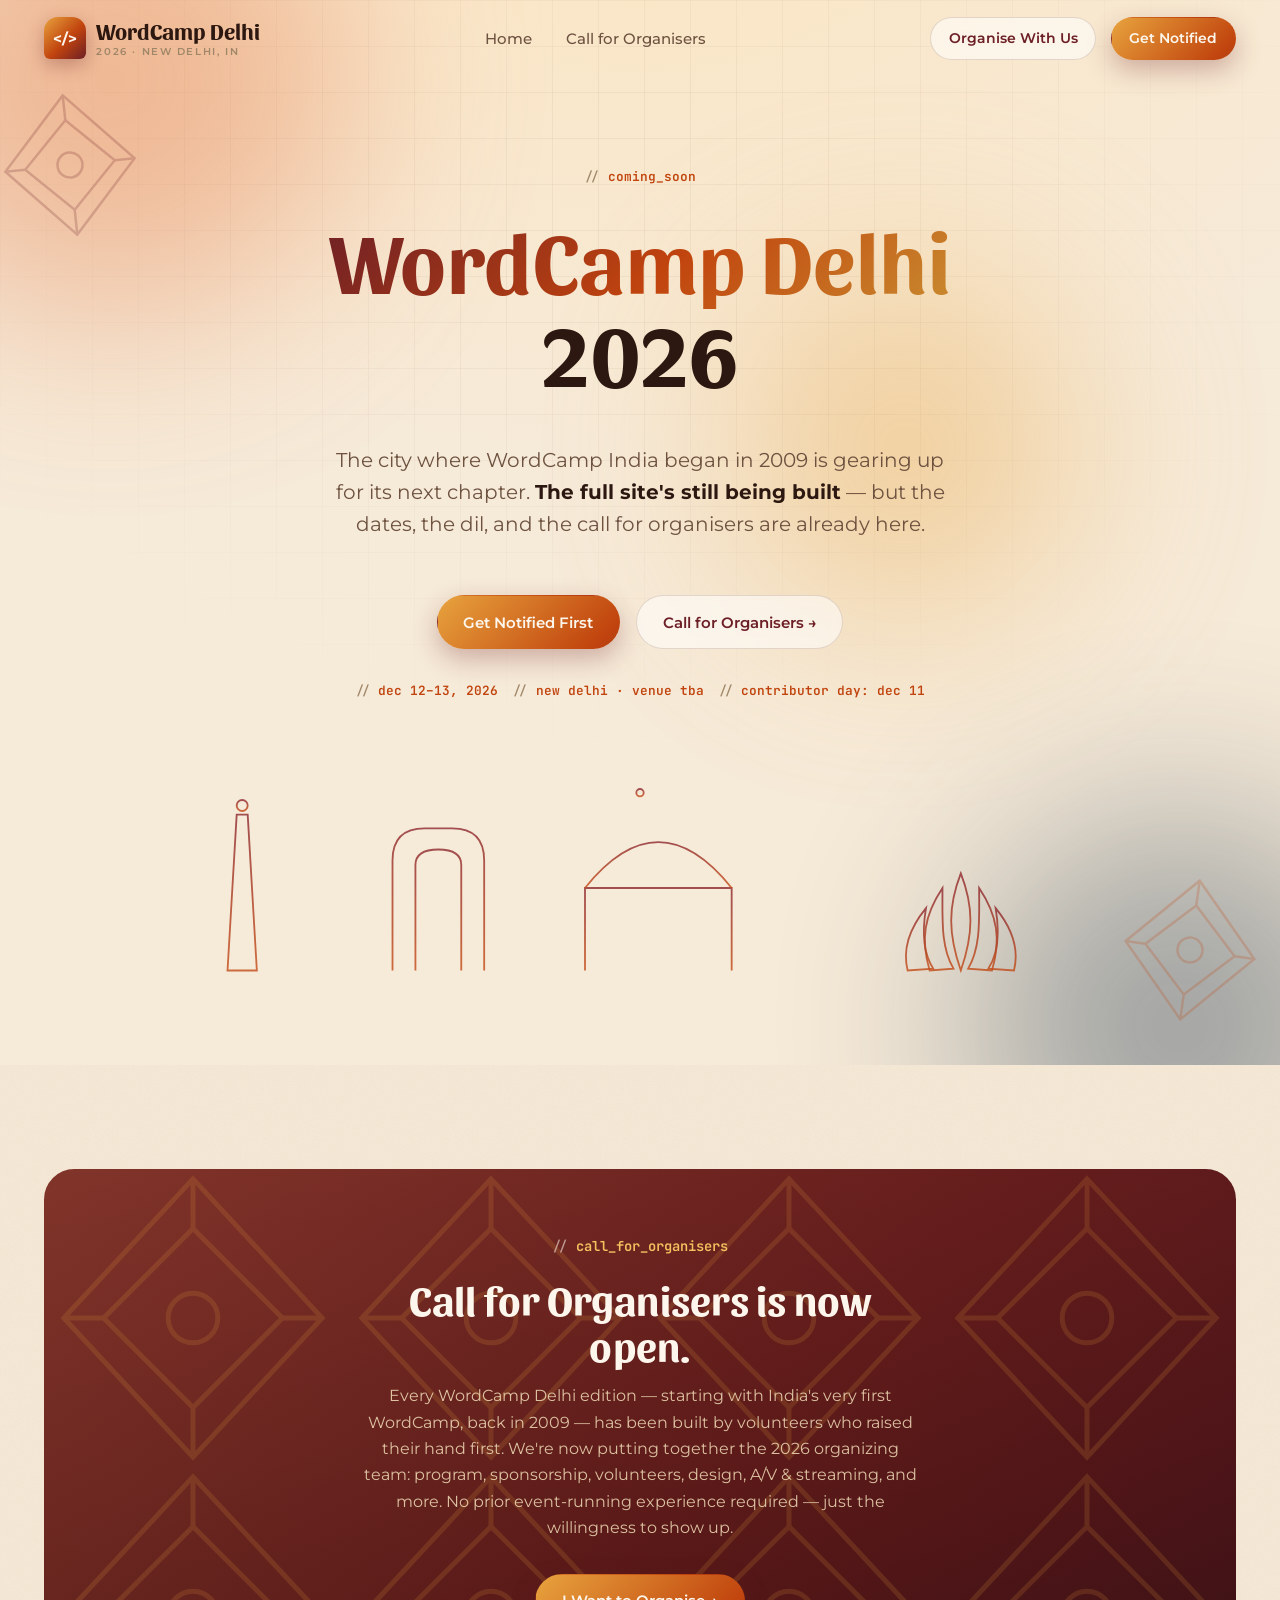
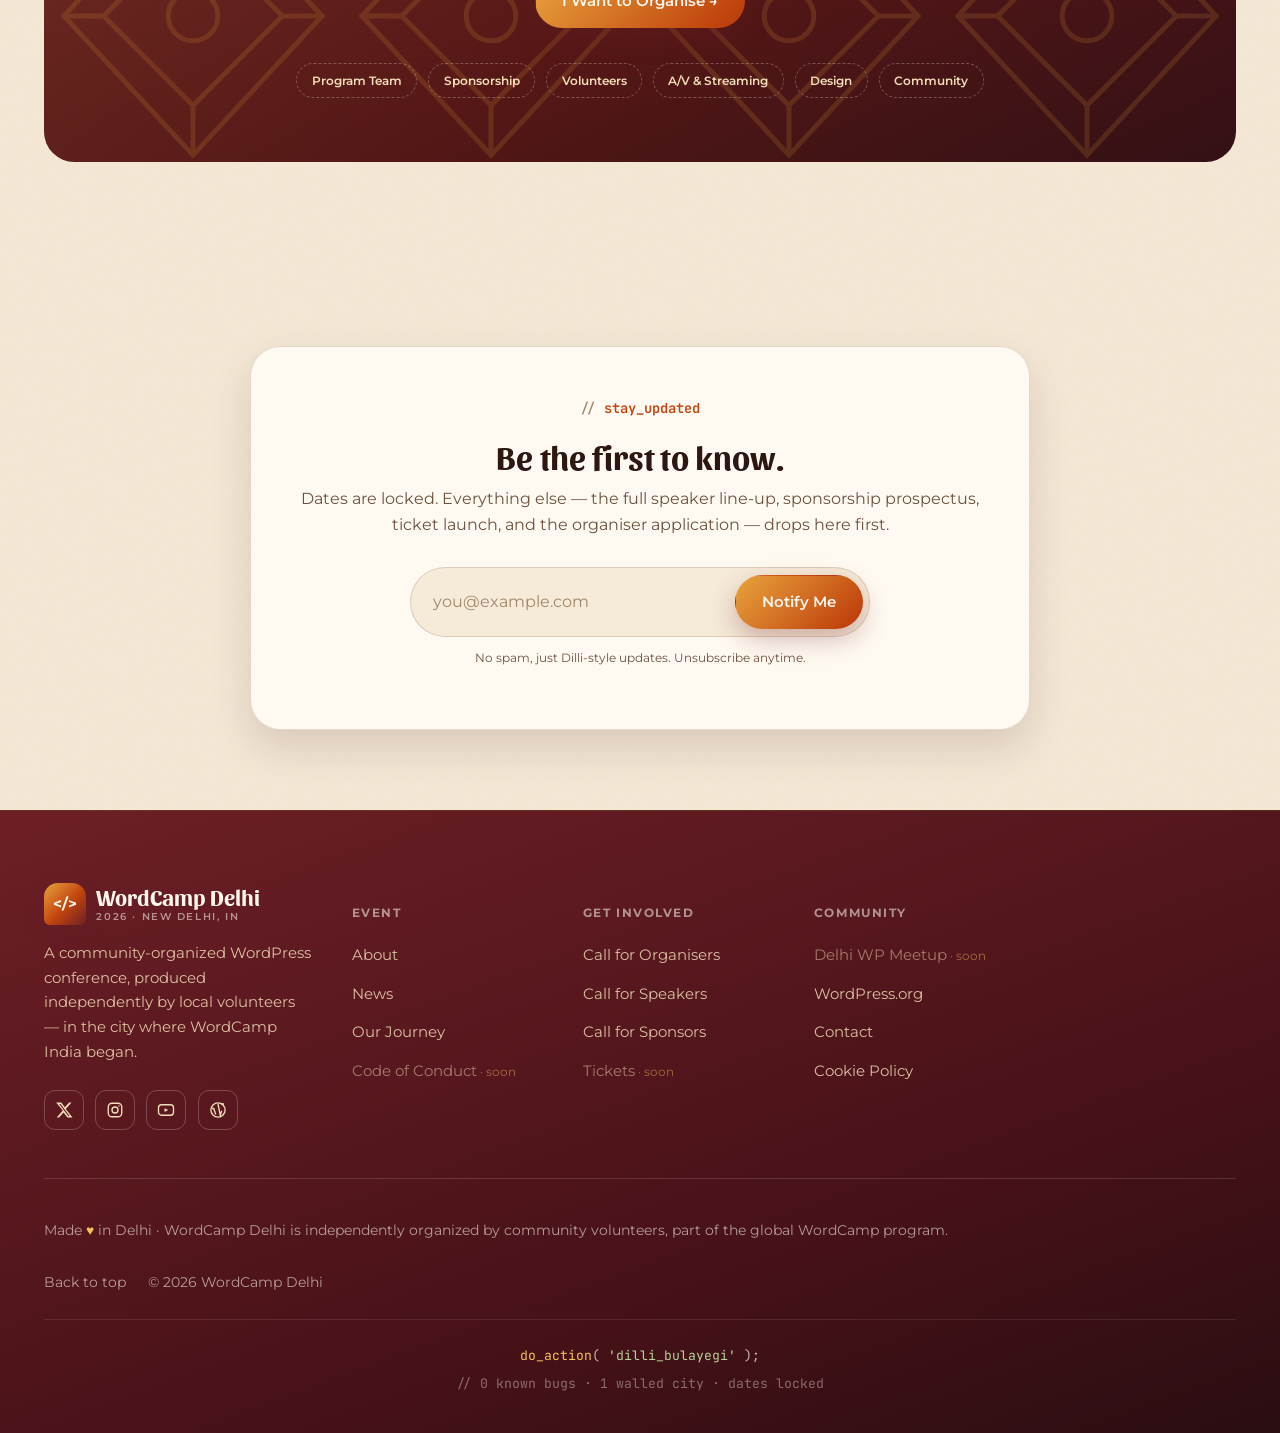
==== coming-soon.html @ 0820c9f8 "Add a Coming Soon holding page in the Old Delhi haveli theme New standalone page (coming-soon.html)," ====
<!doctype html>
<html lang="en">
<head>
<meta charset="UTF-8" />
<meta name="viewport" content="width=device-width, initial-scale=1.0" />
<title>Coming Soon — WordCamp Delhi 2026</title>
<meta name="description" content="WordCamp Delhi 2026 is coming — a community-organized WordPress conference in the city where WordCamp India began. Stay updated, and join the call for organisers." />
<meta name="theme-color" content="#f6ead8" />

<link rel="icon" href="data:image/svg+xml,%3Csvg xmlns='http://www.w3.org/2000/svg' viewBox='0 0 64 64'%3E%3Cdefs%3E%3ClinearGradient id='g' x1='0' y1='0' x2='1' y2='1'%3E%3Cstop offset='0' stop-color='%23e8a33d'/%3E%3Cstop offset='.55' stop-color='%23c1440e'/%3E%3Cstop offset='1' stop-color='%236d1f26'/%3E%3C/linearGradient%3E%3C/defs%3E%3Crect width='64' height='64' rx='16' fill='%23451117'/%3E%3Ctext x='32' y='42' font-family='Georgia,serif' font-size='30' font-weight='700' text-anchor='middle' fill='url(%23g)'%3E%3C/%3E%3C/text%3E%3C/svg%3E" />

<link rel="preconnect" href="https://fonts.googleapis.com" />
<link rel="preconnect" href="https://fonts.gstatic.com" crossorigin />
<link href="https://fonts.googleapis.com/css2?family=Sansita:ital,wght@0,400;0,700;0,800;0,900;1,700&family=Montserrat:wght@300;400;500;600;700;800&family=JetBrains+Mono:wght@400;500;600;700&display=swap" rel="stylesheet" />

<link rel="stylesheet" href="assets/css/style.css" />
</head>
<body>

<!-- ================= Reusable SVG symbols (jali lattice motif) ================= -->
<svg width="0" height="0" style="position:absolute" aria-hidden="true">
  <defs>
    <symbol id="jali-motif" viewBox="0 0 120 120">
      <g fill="none" stroke="currentColor" stroke-width="2">
        <path d="M60 4 L112 60 L60 116 L8 60 Z" />
        <path d="M60 24 L96 60 L60 96 L24 60 Z" />
        <circle cx="60" cy="60" r="10" />
        <path d="M60 4 V24 M60 96 V116 M8 60 H24 M96 60 H112" />
      </g>
    </symbol>
  </defs>
</svg>

<!-- =============================== HEADER =============================== -->
<header class="site-header" id="siteHeader">
  <div class="container">
    <a href="#home" class="brand">
      <span class="mark">&lt;/&gt;</span>
      <span class="word">WordCamp Delhi<small>2026 · NEW DELHI, IN</small></span>
    </a>

    <nav class="main-nav" aria-label="Primary">
      <a href="index.html">Home</a>
      <a href="#call-for-organisers">Call for Organisers</a>
    </nav>

    <div class="header-actions">
      <a href="#call-for-organisers" class="btn btn-ghost btn-sm">Organise With Us</a>
      <a href="#stay-updated" class="btn btn-primary btn-sm">Get Notified</a>
      <button class="nav-toggle" id="navToggle" aria-label="Toggle menu" aria-expanded="false">
        <span></span><span></span><span></span>
      </button>
    </div>
  </div>
</header>

<!-- ============================ MOBILE NAV OVERLAY ======================== -->
<div class="mobile-nav" id="mobileNav">
  <a href="index.html">Home</a>
  <a href="#call-for-organisers">Call for Organisers</a>
  <a href="#stay-updated" class="btn btn-primary">Get Notified</a>
</div>

<main>
  <!-- ================================ HERO ================================= -->
  <section class="hero" id="home">
    <div class="hero-bg">
      <span class="blob blob-1"></span>
      <span class="blob blob-2"></span>
      <span class="blob blob-3"></span>
    </div>
    <div class="hero-grid"></div>
    <svg class="hero-jali left"><use href="#jali-motif" /></svg>
    <svg class="hero-jali right"><use href="#jali-motif" /></svg>

    <div class="container hero-inner">
      <span class="eyebrow" data-reveal>coming_soon</span>

      <h1 data-reveal data-reveal-delay="1">
        <span class="text-gradient">WordCamp Delhi</span>
        <span class="line2">2026</span>
      </h1>

      <p class="hero-sub" data-reveal data-reveal-delay="2">
        The city where WordCamp India began in 2009 is gearing up for its next chapter.
        <strong>The full site's still being built</strong> — but the dates, the dil, and the
        call for organisers are already here.
      </p>

      <div class="hero-actions" data-reveal data-reveal-delay="3">
        <a href="#stay-updated" class="btn btn-primary">Get Notified First</a>
        <a href="#call-for-organisers" class="btn btn-ghost">Call for Organisers →</a>
      </div>

      <div class="hero-actions" data-reveal data-reveal-delay="4" style="gap:.9rem; margin-top:.3rem">
        <span class="eyebrow">dec 12–13, 2026</span>
        <span class="eyebrow">new delhi · venue tba</span>
        <span class="eyebrow">contributor day: dec 11</span>
      </div>

      <!-- Stylised Delhi skyline: Qutub Minar, India Gate, a central dome, Lotus Temple -->
      <svg class="skyline" viewBox="0 0 1200 220" fill="none" xmlns="http://www.w3.org/2000/svg" aria-hidden="true">
        <defs>
          <linearGradient id="skylineFade" x1="0" y1="0" x2="0" y2="1">
            <stop offset="0" stop-color="#8f2a2f" stop-opacity="0.9" />
            <stop offset="1" stop-color="#c1440e" stop-opacity="0.85" />
          </linearGradient>
        </defs>
        <line x1="0" y1="210" x2="1200" y2="210" stroke="url(#skylineFade)" stroke-opacity="0.25" stroke-width="1" />
        <g stroke="url(#skylineFade)" stroke-width="2" fill="none">
          <path d="M150 210 L160 40 L172 40 L182 210 Z" />
          <line x1="153" y1="170" x2="179" y2="170" />
          <line x1="155" y1="130" x2="177" y2="130" />
          <line x1="157" y1="90" x2="175" y2="90" />
          <circle cx="166" cy="30" r="6" />
        </g>
        <g stroke="url(#skylineFade)" stroke-width="2" fill="none">
          <path d="M330 210 V90 Q330 55 365 55 H395 Q430 55 430 90 V210" />
          <path d="M355 210 V95 Q355 78 380 78 Q405 78 405 95 V210" />
          <line x1="330" y1="70" x2="430" y2="70" />
        </g>
        <g stroke="url(#skylineFade)" stroke-width="2" fill="none">
          <path d="M540 210 V120 H700 V210" />
          <path d="M540 120 Q620 20 700 120" />
          <line x1="600" y1="45" x2="600" y2="20" />
          <circle cx="600" cy="16" r="4" />
          <line x1="540" y1="150" x2="700" y2="150" />
        </g>
        <g stroke="url(#skylineFade)" stroke-width="2" fill="none" transform="translate(950,150)">
          <path d="M0 60 C -14 20 -14 -10 0 -46 C 14 -10 14 20 0 60 Z" />
          <path d="M-34 60 C -44 26 -40 0 -20 -30 C -20 4 -22 34 -8 58 Z" />
          <path d="M34 60 C 44 26 40 0 20 -30 C 20 4 22 34 8 58 Z" />
          <path d="M-58 60 C -64 36 -56 14 -38 -8 C -42 16 -42 40 -30 58 Z" />
          <path d="M58 60 C 64 36 56 14 38 -8 C 42 16 42 40 30 58 Z" />
          <line x1="-70" y1="60" x2="70" y2="60" />
        </g>
      </svg>
    </div>
  </section>

  <!-- ======================= CALL FOR ORGANISERS CTA ======================= -->
  <section id="call-for-organisers">
    <div class="container">
      <div class="join-cta" data-reveal>
        <svg class="jali-pattern" viewBox="0 0 480 240" preserveAspectRatio="xMidYMid slice">
          <use href="#jali-motif" x="0" y="0" width="120" height="120" />
          <use href="#jali-motif" x="120" y="0" width="120" height="120" />
          <use href="#jali-motif" x="240" y="0" width="120" height="120" />
          <use href="#jali-motif" x="360" y="0" width="120" height="120" />
          <use href="#jali-motif" x="0" y="120" width="120" height="120" />
          <use href="#jali-motif" x="120" y="120" width="120" height="120" />
          <use href="#jali-motif" x="240" y="120" width="120" height="120" />
          <use href="#jali-motif" x="360" y="120" width="120" height="120" />
        </svg>
        <span class="eyebrow eyebrow-invert">call_for_organisers</span>
        <h2 style="margin-top:1rem">Call for Organisers is now open.</h2>
        <p>Every WordCamp Delhi edition — starting with India's very first WordCamp, back in
          2009 — has been built by volunteers who raised their hand first. We're now putting
          together the 2026 organizing team: program, sponsorship, volunteers, design, A/V &amp;
          streaming, and more. No prior event-running experience required — just the willingness
          to show up.</p>
        <div class="hero-actions" style="margin-top:1.6rem">
          <a href="#stay-updated" class="btn btn-primary">I Want to Organise →</a>
        </div>
        <div class="join-roles">
          <span>Program Team</span><span>Sponsorship</span><span>Volunteers</span><span>A/V &amp; Streaming</span><span>Design</span><span>Community</span>
        </div>
      </div>
    </div>
  </section>

  <!-- =============================== NEWSLETTER ================================ -->
  <section class="newsletter" id="stay-updated">
    <div class="container">
      <div class="newsletter-box" data-reveal>
        <span class="eyebrow">stay_updated</span>
        <h2 style="margin-top:1rem">Be the first to know.</h2>
        <p>Dates are locked. Everything else — the full speaker line-up, sponsorship prospectus,
          ticket launch, and the organiser application — drops here first.</p>
        <form class="newsletter-form" onsubmit="return false;">
          <input type="email" placeholder="you@example.com" required aria-label="Email address" />
          <button type="submit" class="btn btn-primary">Notify Me</button>
        </form>
        <p class="form-note">No spam, just Dilli-style updates. Unsubscribe anytime.</p>
      </div>
    </div>
  </section>
</main>

<!-- ================================ FOOTER =============================== -->
<footer class="site-footer">
  <div class="container">
    <div class="footer-top">
      <div class="footer-brand">
        <a href="#home" class="brand">
          <span class="mark">&lt;/&gt;</span>
          <span class="word">WordCamp Delhi<small>2026 · NEW DELHI, IN</small></span>
        </a>
        <p>A community-organized WordPress conference, produced independently by local volunteers — in the city where WordCamp India began.</p>
        <div class="footer-social" aria-label="Social links">
          <a href="#" aria-label="X / Twitter"><svg width="18" height="18" viewBox="0 0 24 24" fill="currentColor"><path d="M18.9 2H22l-7.6 8.7L23.3 22H16.6l-5.2-6.8L5.4 22H2.3l8.1-9.3L1.5 2h6.9l4.7 6.2L18.9 2Zm-1.2 18h1.7L7.4 3.9H5.6L17.7 20Z"/></svg></a>
          <a href="#" aria-label="Instagram"><svg width="18" height="18" viewBox="0 0 24 24" fill="none" stroke="currentColor" stroke-width="1.8"><rect x="3" y="3" width="18" height="18" rx="5" /><circle cx="12" cy="12" r="4" /><circle cx="17.2" cy="6.8" r="1" fill="currentColor" stroke="none" /></svg></a>
          <a href="#" aria-label="YouTube"><svg width="18" height="18" viewBox="0 0 24 24" fill="none" stroke="currentColor" stroke-width="1.8"><rect x="2" y="5" width="20" height="14" rx="4" /><path d="M10 9.5v5l5-2.5-5-2.5Z" fill="currentColor" stroke="none" /></svg></a>
          <a href="#" aria-label="WordPress.org profile"><svg width="18" height="18" viewBox="0 0 24 24" fill="none" stroke="currentColor" stroke-width="1.8"><circle cx="12" cy="12" r="9.5" /><path d="M4 10h2.4l2.6 8M12 4l3 15 2-6M16 4h4" /></svg></a>
        </div>
      </div>

      <div class="footer-col">
        <h5>Event</h5>
        <ul>
          <li><a href="index.html#about">About</a></li>
          <li><a href="index.html#news">News</a></li>
          <li><a href="index.html#journey">Our Journey</a></li>
          <li><a href="#" class="soon">Code of Conduct</a></li>
        </ul>
      </div>

      <div class="footer-col">
        <h5>Get Involved</h5>
        <ul>
          <li><a href="#call-for-organisers">Call for Organisers</a></li>
          <li><a href="index.html#involve">Call for Speakers</a></li>
          <li><a href="index.html#sponsors">Call for Sponsors</a></li>
          <li><a href="#" class="soon">Tickets</a></li>
        </ul>
      </div>

      <div class="footer-col">
        <h5>Community</h5>
        <ul>
          <li><a href="#" class="soon">Delhi WP Meetup</a></li>
          <li><a href="https://wordpress.org/" target="_blank" rel="noopener">WordPress.org</a></li>
          <li><a href="#stay-updated">Contact</a></li>
          <li><a href="https://wordpress.org/about/privacy/cookies/" target="_blank" rel="noopener">Cookie Policy</a></li>
        </ul>
      </div>
    </div>

    <div class="footer-bottom">
      <p>Made <span class="heart">♥</span> in Delhi · WordCamp Delhi is independently organized by community volunteers, part of the global WordCamp program.</p>
      <div class="footer-bottom-links">
        <a href="#home">Back to top</a>
        <span>© 2026 WordCamp Delhi</span>
      </div>
    </div>

    <div class="footer-easteregg">
      <div class="line1"><span class="tk-func">do_action</span>( <span class="tk-str">'dilli_bulayegi'</span> );</div>
      <div class="line2">// 0 known bugs · 1 walled city · dates locked</div>
    </div>
  </div>
</footer>

<button class="back-to-top" id="backToTop" aria-label="Back to top">
  <svg width="18" height="18" viewBox="0 0 24 24" fill="none" stroke="currentColor" stroke-width="2"><path d="M12 19V5M5 12l7-7 7 7" /></svg>
</button>

<script src="assets/js/main.js"></script>
</body>
</html>
---- assets/css/style.css ----
/* ==========================================================================
   WordCamp Delhi 2026 — Design System & Homepage Styles
   Brand idea: "A Purani Dilli haveli courtyard, dressed for a winter mela."
   Warm parchment base, heritage red/marigold/terracotta palette, jali
   lattice + jharokha-arch motifs. Deliberately NOT a dark-mode UI — this
   is a December daytime/golden-hour feel, not a night theme.
   ========================================================================== */

/* -------------------------------- Fonts -------------------------------- */
:root {
  /* ---- Typography ---- */
  --font-heading: 'Sansita', 'Georgia', serif;
  --font-body: 'Montserrat', 'Segoe UI', sans-serif;
  --font-label: 'Montserrat', sans-serif; /* small caps / tags / eyebrows */
  --font-mono: 'JetBrains Mono', 'Fira Code', ui-monospace, monospace; /* code snippets, terminal cards, // comments */

  /* ---- Surfaces: warm parchment, not dark ---- */
  --bg: #f6ead8;         /* base parchment */
  --bg-soft: #eeddc0;    /* deeper sandstone parchment, for section rhythm */
  --surface: #fffaf1;    /* ivory card surface */
  --surface-2: #fbf1de;  /* secondary ivory */
  --border: rgba(94, 45, 26, 0.16);
  --border-soft: rgba(94, 45, 26, 0.09);

  /* ---- Ink (text on light surfaces) ---- */
  --text: #2c1810;
  --text-dim: #6e5240;
  --text-faint: #a08769;

  /* ---- Cream (text/detail on the few dark heritage blocks) ---- */
  --cream: #fdf6ec;
  --cream-2: #f2ddb8;

  /* ---- Brand hues: Old Delhi haveli palette ---- */
  --maroon: #6d1f26;
  --maroon-2: #8f2a2f;
  --maroon-deep: #451117;
  --terracotta: #c1440e;
  --terracotta-2: #e2703a;
  --marigold: #e8a33d;
  --marigold-2: #f4c15f;
  --indigo-dusk: #223a52; /* used sparingly: a hint of winter evening sky */
  --code-blue: #4a7d99;  /* the one "techy" cool accent, used only inside code/terminal UI */

  /* ---- Syntax colors, used only inside .terminal / code chrome ---- */
  --syn-comment: #a08769;
  --syn-keyword: var(--terracotta);
  --syn-func: var(--marigold-2);
  --syn-string: #b7d199;
  --syn-var: var(--code-blue);
  --syn-punct: #cbb99a;

  --grad-brand: linear-gradient(135deg, var(--marigold) 0%, var(--terracotta) 55%, var(--maroon) 100%);
  --grad-brand-text: linear-gradient(135deg, var(--maroon) 0%, var(--terracotta) 55%, #c98a2e 100%);
  --grad-brand-soft: linear-gradient(135deg, rgba(232, 163, 61, 0.16), rgba(193, 68, 14, 0.12) 55%, rgba(109, 31, 38, 0.14));
  --grad-haveli: linear-gradient(160deg, var(--maroon) 0%, var(--maroon-deep) 68%, #2a0e12 100%);

  --shadow-glow: 0 18px 46px rgba(109, 31, 38, 0.2);
  --shadow-card: 0 18px 40px rgba(74, 18, 24, 0.14);

  --radius-sm: 0.6rem;
  --radius-md: 1.1rem;
  --radius-lg: 1.9rem;
  --radius-arch: 2.4rem 2.4rem 1rem 1rem;
  --radius-full: 999px;

  --container: 1240px;
  --header-h: 78px;

  --ease: cubic-bezier(0.16, 1, 0.3, 1);
}

/* ------------------------------- Reset ------------------------------- */
*, *::before, *::after { box-sizing: border-box; }
html { scroll-behavior: smooth; }

body {
  margin: 0;
  background-color: var(--bg);
  /* subtle warm paper grain, baked at low alpha so it never needs blend-mode tricks */
  background-image: url("data:image/svg+xml,%3Csvg xmlns='http://www.w3.org/2000/svg' width='180' height='180'%3E%3Cfilter id='n'%3E%3CfeTurbulence type='fractalNoise' baseFrequency='0.85' numOctaves='2' stitchTiles='stitch'/%3E%3CfeColorMatrix type='matrix' values='0 0 0 0 0.35 0 0 0 0 0.2 0 0 0 0 0.1 0 0 0 0.06 0'/%3E%3C/filter%3E%3Crect width='100%25' height='100%25' filter='url(%23n)'/%3E%3C/svg%3E");
  color: var(--text);
  font-family: var(--font-body);
  font-size: 16px;
  line-height: 1.65;
  -webkit-font-smoothing: antialiased;
  overflow-x: hidden;
}

img, svg { display: block; max-width: 100%; }
a { color: inherit; text-decoration: none; }
ul { list-style: none; margin: 0; padding: 0; }
button { font: inherit; cursor: pointer; }

::selection { background: var(--marigold); color: var(--maroon-deep); }

::-webkit-scrollbar { width: 10px; }
::-webkit-scrollbar-track { background: var(--bg); }
::-webkit-scrollbar-thumb { background: var(--terracotta-2); border-radius: 999px; border: 2px solid var(--bg); }
::-webkit-scrollbar-thumb:hover { background: var(--maroon); }

h1, h2, h3, h4 {
  font-family: var(--font-heading);
  font-weight: 700;
  letter-spacing: 0.005em;
  margin: 0;
  line-height: 1.1;
  color: var(--text);
}

.container {
  width: 100%;
  max-width: var(--container);
  margin-inline: auto;
  padding-inline: 1.5rem;
}

/* Code-comment style section labels — "// about_wcdel" — the primary techy signature */
.eyebrow {
  display: inline-flex;
  align-items: center;
  gap: 0.45rem;
  font-family: var(--font-mono);
  font-weight: 600;
  font-size: 0.86rem;
  letter-spacing: 0;
  color: var(--terracotta);
}
.eyebrow::before { content: '//'; color: var(--syn-comment); font-weight: 500; }

.eyebrow-invert { color: var(--marigold-2); }
.eyebrow-invert::before { color: rgba(253, 246, 236, 0.55); }

.section-head { max-width: 680px; margin-bottom: 3rem; }
.section-head.center { margin-inline: auto; text-align: center; }
.section-head h2 { font-size: clamp(2rem, 4vw, 2.8rem); margin-top: 0.9rem; }
.section-head p { color: var(--text-dim); font-size: 1.08rem; margin-top: 0.9rem; }

.text-gradient {
  background: var(--grad-brand-text);
  -webkit-background-clip: text;
  background-clip: text;
  color: transparent;
}

/* Reveal-on-scroll */
[data-reveal] { opacity: 0; transform: translateY(28px); transition: opacity 0.8s var(--ease), transform 0.8s var(--ease); }
[data-reveal].is-visible { opacity: 1; transform: translateY(0); }
[data-reveal-delay="1"] { transition-delay: 0.1s; }
[data-reveal-delay="2"] { transition-delay: 0.2s; }
[data-reveal-delay="3"] { transition-delay: 0.3s; }
[data-reveal-delay="4"] { transition-delay: 0.4s; }

/* Buttons */
.btn {
  display: inline-flex;
  align-items: center;
  justify-content: center;
  gap: 0.5rem;
  padding: 0.85rem 1.6rem;
  border-radius: var(--radius-full);
  font-weight: 600;
  font-size: 0.96rem;
  border: 1px solid transparent;
  transition: transform 0.35s var(--ease), box-shadow 0.35s var(--ease), background 0.35s var(--ease), color 0.35s var(--ease);
  white-space: nowrap;
}
.btn:active { transform: scale(0.97); }

.btn-primary {
  background: var(--grad-brand);
  background-size: 160% 160%;
  color: var(--cream);
  box-shadow: 0 10px 26px rgba(109, 31, 38, 0.3);
}
.btn-primary:hover { background-position: 100% 0; box-shadow: 0 16px 34px rgba(74, 18, 24, 0.4); transform: translateY(-2px); }

.btn-ghost {
  background: rgba(255, 255, 255, 0.55);
  border-color: var(--border);
  color: var(--maroon);
  backdrop-filter: blur(6px);
}
.btn-ghost:hover { border-color: var(--terracotta); color: var(--terracotta); transform: translateY(-2px); }

.btn-dark {
  background: var(--maroon-deep);
  color: var(--cream);
}
.btn-dark:hover { background: var(--terracotta); color: #fff; transform: translateY(-2px); }

.btn-sm { padding: 0.55rem 1.1rem; font-size: 0.85rem; }

/* ============================== HEADER =============================== */
.site-header {
  position: fixed;
  inset-block-start: 0;
  inset-inline: 0;
  z-index: 100;
  height: var(--header-h);
  display: flex;
  align-items: center;
  border-bottom: 1px solid transparent;
  transition: background 0.4s ease, border-color 0.4s ease, backdrop-filter 0.4s ease;
}
.site-header.is-scrolled {
  background: rgba(246, 234, 216, 0.86);
  backdrop-filter: blur(16px) saturate(140%);
  border-bottom-color: var(--border-soft);
}

.site-header .container { display: flex; align-items: center; justify-content: space-between; gap: 1rem; }

.brand { display: flex; align-items: center; gap: 0.65rem; font-family: var(--font-heading); font-size: 1.4rem; font-weight: 700; color: var(--text); }
.brand .mark {
  display: inline-flex;
  align-items: center;
  justify-content: center;
  width: 42px; height: 42px;
  border-radius: 14px 14px 6px 6px;
  background: var(--grad-brand);
  color: var(--cream);
  font-family: var(--font-label);
  font-weight: 700;
  font-size: 0.95rem;
  box-shadow: 0 6px 18px rgba(109, 31, 38, 0.32);
  position: relative;
  overflow: hidden;
}
.brand .mark::after {
  content: '';
  position: absolute; inset: 0;
  background: linear-gradient(120deg, transparent 30%, rgba(255,255,255,.5), transparent 70%);
  transform: translateX(-120%);
  animation: shine 6s ease-in-out infinite;
}
@keyframes shine { 0%,60%{transform:translateX(-120%);} 80%{transform:translateX(120%);} 100%{transform:translateX(120%);} }

.brand .word { display: flex; flex-direction: column; line-height: 1; }
.brand .word small { font-family: var(--font-label); font-size: 0.62rem; letter-spacing: 0.16em; color: var(--text-faint); font-weight: 600; margin-top: 4px; }

.main-nav { display: flex; align-items: center; gap: 2.1rem; }
.main-nav a {
  position: relative;
  font-size: 0.95rem;
  font-weight: 500;
  color: var(--text-dim);
  transition: color 0.25s ease;
  padding-block: 0.3rem;
}
.main-nav a::after {
  content: '';
  position: absolute; left: 0; right: 100%; bottom: 0;
  height: 2px; border-radius: 2px;
  background: var(--grad-brand);
  transition: right 0.3s var(--ease);
}
.main-nav a:hover { color: var(--maroon); }
.main-nav a:hover::after { right: 0; }

.nav-item { position: relative; }
.nav-item > a::after { display: none; }
.nav-item .caret { display: inline-block; margin-left: 0.3rem; font-size: 0.6rem; transition: transform .25s ease; color: var(--text-faint); }
.nav-item:hover .caret { transform: translateY(1px) rotate(180deg); }
.nav-dropdown {
  position: absolute; top: 100%; left: 50%; transform: translate(-50%, 8px);
  min-width: 200px;
  background: var(--surface);
  border: 1px solid var(--border);
  border-radius: var(--radius-md);
  box-shadow: var(--shadow-card);
  padding: 0.5rem;
  opacity: 0; visibility: hidden; pointer-events: none;
  transition: opacity .25s ease, transform .25s ease, visibility .25s;
  z-index: 10;
}
.nav-item:hover .nav-dropdown { opacity: 1; visibility: visible; pointer-events: auto; transform: translate(-50%, 2px); }
.nav-dropdown a { display: block; padding: 0.55rem 0.8rem; border-radius: 8px; font-size: 0.9rem; white-space: nowrap; }
.nav-dropdown a:hover { background: rgba(232,163,61,0.14); color: var(--maroon); padding-left: 0.8rem; }
.nav-dropdown a::after { display: none; }

.header-actions { display: flex; align-items: center; gap: 0.9rem; }

.btn-whatsapp {
  display: inline-flex; align-items: center; gap: 0.5rem;
  color: var(--text-dim); font-size: 0.88rem; font-weight: 600;
  border: 1px solid var(--border); border-radius: var(--radius-full);
  padding: 0.5rem 0.9rem;
  transition: border-color .25s ease, color .25s ease;
}
.btn-whatsapp:hover { border-color: #25D366; color: #128C4A; }
.btn-whatsapp svg { color: #25D366; }

.nav-toggle {
  display: none;
  width: 44px; height: 44px;
  border-radius: 12px;
  border: 1px solid var(--border);
  background: rgba(255,255,255,0.5);
  align-items: center; justify-content: center;
  flex-direction: column; gap: 5px;
}
.nav-toggle span { width: 20px; height: 2px; background: var(--maroon); border-radius: 2px; transition: transform .3s var(--ease), opacity .3s var(--ease); }
.nav-toggle.is-active span:nth-child(1) { transform: translateY(7px) rotate(45deg); }
.nav-toggle.is-active span:nth-child(2) { opacity: 0; }
.nav-toggle.is-active span:nth-child(3) { transform: translateY(-7px) rotate(-45deg); }

/* ================================ HERO ================================= */
.hero {
  position: relative;
  padding-block: calc(var(--header-h) + 5.5rem) 6rem;
  overflow: hidden;
  isolation: isolate;
}

.hero-bg { position: absolute; inset: 0; z-index: -2; background: radial-gradient(120% 90% at 50% -10%, #fbe6c4 0%, var(--bg) 58%); }
.hero-bg .blob { position: absolute; border-radius: 50%; filter: blur(100px); opacity: 0.4; animation: float 18s ease-in-out infinite; }
.blob-1 { width: 480px; height: 480px; top: -160px; left: -130px; background: var(--terracotta-2); animation-delay: 0s; }
.blob-2 { width: 420px; height: 420px; bottom: -170px; right: -110px; background: var(--indigo-dusk); opacity: 0.16; animation-delay: -5s; }
.blob-3 { width: 340px; height: 340px; top: 26%; right: 16%; background: var(--marigold); opacity: 0.3; animation-delay: -9s; }
@keyframes float { 0%,100% { transform: translate(0,0) scale(1); } 50% { transform: translate(30px,-30px) scale(1.08); } }

.hero-grid {
  position: absolute; inset: 0; z-index: -1;
  background-image: linear-gradient(rgba(94,45,26,0.05) 1px, transparent 1px), linear-gradient(90deg, rgba(94,45,26,0.05) 1px, transparent 1px);
  background-size: 46px 46px;
  mask-image: radial-gradient(70% 60% at 50% 20%, black 20%, transparent 85%);
}

.hero-jali { position: absolute; z-index: -1; opacity: 0.22; color: var(--maroon); pointer-events: none; }
.hero-jali.left { left: -60px; top: 90px; width: 260px; transform: rotate(-6deg); }
.hero-jali.right { right: -60px; bottom: 40px; width: 300px; transform: rotate(8deg); color: var(--terracotta); }

.hero-inner { display: grid; place-items: center; text-align: center; gap: 1.6rem; }

.hero-inner .eyebrow { font-size: 0.8rem; }

.hero h1 {
  font-size: clamp(2.8rem, 6.6vw, 5.4rem);
  max-width: 18ch;
}
.hero h1 .line2 { display: block; }

.hero-sub {
  max-width: 620px;
  color: var(--text-dim);
  font-size: clamp(1.02rem, 1.6vw, 1.22rem);
}
.hero-sub strong { color: var(--text); font-weight: 700; }

.hero-actions { display: flex; flex-wrap: wrap; gap: 1rem; justify-content: center; margin-top: 0.6rem; }

.skyline { width: 100%; max-width: 1100px; margin: 3.2rem auto -10px; opacity: 0.9; }

/* ============================ TERMINAL CARD ============================ */
/* A little "code editor window" — the hero's key-details readout */
.terminal {
  width: 100%; max-width: 640px;
  margin-top: 1rem;
  background: var(--grad-haveli);
  border-radius: var(--radius-md);
  border: 1px solid rgba(244,193,95,0.22);
  box-shadow: var(--shadow-glow);
  overflow: hidden;
  text-align: left;
}
.terminal-bar { display: flex; align-items: center; gap: 0.5rem; padding: 0.7rem 1rem; background: rgba(0,0,0,0.18); }
.terminal-bar .tl-dot { width: 10px; height: 10px; border-radius: 50%; }
.tl-dot.red { background: #e2703a; }
.tl-dot.yellow { background: #f4c15f; }
.tl-dot.green { background: #b7d199; }
.terminal-bar span.file { margin-left: 0.6rem; font-family: var(--font-mono); font-size: 0.76rem; color: rgba(253,246,236,0.5); }
.terminal-body { padding: 1.2rem 1.4rem 1.4rem; font-family: var(--font-mono); font-size: 0.88rem; line-height: 1.9; }
.terminal-body .ln { color: rgba(253,246,236,0.35); display: inline-block; width: 1.4rem; user-select: none; }
.tk-key { color: var(--syn-keyword); }
.tk-func { color: var(--syn-func); }
.tk-str { color: var(--syn-string); }
.tk-var { color: var(--syn-var); }
.tk-punct { color: var(--syn-punct); }
.tk-comment { color: var(--syn-comment); font-style: italic; }
.cursor-blink::after { content: '▍'; color: var(--marigold-2); animation: blink 1.1s steps(1) infinite; }
@keyframes blink { 50% { opacity: 0; } }

.code-inline {
  font-family: var(--font-mono);
  font-size: 0.86em;
  background: rgba(109,31,38,0.07);
  border: 1px solid rgba(109,31,38,0.14);
  color: var(--maroon);
  padding: 0.1em 0.45em;
  border-radius: 0.4em;
}

/* ============================ MARQUEE STRIP ============================ */
.marquee-strip {
  position: relative;
  background: var(--surface);
  border-block: 1px solid var(--border-soft);
  padding-block: 0.9rem;
  overflow: hidden;
}
.marquee-track { display: flex; width: max-content; gap: 3rem; animation: marquee 32s linear infinite; }
.marquee-strip:hover .marquee-track { animation-play-state: paused; }
.marquee-track span {
  font-family: var(--font-label);
  font-weight: 600;
  font-size: 0.82rem;
  letter-spacing: 0.13em;
  text-transform: uppercase;
  color: var(--text-dim);
  display: inline-flex; align-items: center; gap: 0.9rem;
  white-space: nowrap;
}
.marquee-track span::before { content: '◆'; color: var(--terracotta-2); font-size: 0.6rem; }
@keyframes marquee { from { transform: translateX(0); } to { transform: translateX(-50%); } }

/* ============================= SECTIONS BASE ============================ */
section { position: relative; padding-block: 6.5rem; }
.on-cream { background: var(--surface); }
.on-surface { background: var(--bg-soft); }

/* ================================ ABOUT ================================= */
.about-grid { display: grid; grid-template-columns: 1.1fr 0.9fr; gap: 4rem; align-items: center; }

.about-copy p { color: var(--text-dim); font-size: 1.05rem; margin-top: 1rem; }
.about-copy .tagline-hi { font-family: var(--font-heading); font-size: 1.4rem; color: var(--maroon); margin-top: 1.4rem; }

.about-visual { position: relative; aspect-ratio: 1/1; border-radius: var(--radius-lg); background: var(--grad-haveli); overflow: hidden; box-shadow: var(--shadow-card); }
.about-visual .jali-pattern { position: absolute; inset: 0; opacity: 0.5; color: var(--marigold); }
.about-visual .badge-float {
  position: absolute; left: 50%; top: 50%; transform: translate(-50%,-50%);
  background: rgba(42,14,18,0.72); backdrop-filter: blur(10px);
  border: 1px solid rgba(244,193,95,0.35);
  border-radius: var(--radius-lg);
  padding: 1.8rem 2.2rem;
  text-align: center;
  width: min(78%, 280px);
}
.about-visual .badge-float .yr { font-family: var(--font-heading); font-size: 3rem; color: var(--marigold-2); }
.about-visual .badge-float p { color: var(--cream-2); font-size: 0.85rem; margin-top: 0.3rem; }

.about-info-grid { display: grid; grid-template-columns: repeat(2, 1fr); gap: 1.1rem; margin-top: 3.5rem; }
.info-card { background: rgba(255,255,255,0.6); border: 1px solid var(--border-soft); border-radius: var(--radius-md); padding: 1.5rem 1.6rem; }
.info-card .info-label { display: flex; align-items: center; gap: 0.5rem; font-family: var(--font-mono); font-weight: 600; font-size: 0.78rem; letter-spacing: 0.04em; color: var(--terracotta); text-transform: uppercase; }
.info-card .info-label::before { content: '#'; color: var(--syn-comment); }
.info-card p { margin: 0.6rem 0 0; color: var(--text-dim); font-size: 0.98rem; }

/* =========================== DELHI VIBES ============================= */
.vibes-grid { display: grid; grid-template-columns: repeat(auto-fit, minmax(200px, 1fr)); gap: 1.2rem; }
.vibe-card {
  position: relative;
  padding: 2rem 1.6rem;
  border-radius: var(--radius-arch);
  background: var(--surface);
  border: 1px solid var(--border);
  overflow: hidden;
  transition: transform 0.4s var(--ease), border-color .4s ease, box-shadow .4s ease;
}
.vibe-card:hover { transform: translateY(-8px); border-color: rgba(193,68,14,0.4); box-shadow: var(--shadow-card); }
.vibe-card::before {
  content: '';
  position: absolute; inset: -1px;
  background: var(--grad-brand-soft);
  opacity: 0; transition: opacity .4s ease;
  z-index: -1;
}
.vibe-card:hover::before { opacity: 1; }
.vibe-icon {
  width: 52px; height: 52px; border-radius: 50% 50% 10px 10px;
  display: grid; place-items: center;
  background: rgba(232,163,61,0.16);
  color: var(--maroon);
  margin-bottom: 1.2rem;
  border: 1px solid rgba(193,68,14,0.18);
}
.vibe-card h3 { font-size: 1.2rem; }
.vibe-card p { color: var(--text-dim); font-size: 0.94rem; margin-top: 0.6rem; }
.vibe-card .hi { font-family: var(--font-label); font-weight: 600; font-size: 0.72rem; letter-spacing: 0.06em; color: var(--terracotta); display: block; margin-top: 0.9rem; }

/* ============================== HIGHLIGHTS ============================= */
.highlights-grid { display: grid; grid-template-columns: repeat(3, 1fr); gap: 1.6rem; }
.highlight-card {
  padding: 2.2rem;
  border-radius: var(--radius-lg);
  background: rgba(255,255,255,0.6);
  border: 1px solid var(--border-soft);
  transition: transform .4s var(--ease), box-shadow .4s ease;
}
.highlight-card:hover { transform: translateY(-6px); box-shadow: 0 20px 40px rgba(109,31,38,0.14); }
.highlight-card .tag {
  display: inline-flex; align-items: center; gap: 0.4rem;
  font-family: var(--font-label); font-weight: 700; font-size: 0.7rem; letter-spacing: 0.1em; text-transform: uppercase;
  color: var(--cream); background: var(--maroon); padding: 0.3rem 0.7rem; border-radius: var(--radius-full);
  margin-bottom: 1.1rem;
}
.highlight-card h3 { font-size: 1.32rem; color: var(--text); }
.highlight-card p { color: var(--text-dim); margin-top: 0.6rem; font-size: 0.97rem; }

/* ================================ STATS ================================= */
.stats-panel {
  border-radius: var(--radius-lg);
  background: var(--grad-haveli);
  border: 1px solid rgba(244,193,95,0.2);
  padding: 3rem 2.5rem;
  display: grid;
  grid-template-columns: repeat(4, 1fr);
  gap: 2rem;
  position: relative;
  overflow: hidden;
  box-shadow: var(--shadow-glow);
}
.stats-panel::before {
  content: ''; position: absolute; inset: 0;
  background: radial-gradient(60% 100% at 90% 0%, rgba(232,163,61,0.16), transparent 70%);
}
.stat { position: relative; text-align: center; }
.stat .num { font-family: var(--font-heading); font-size: clamp(2.4rem, 4vw, 3.4rem); background: linear-gradient(135deg, var(--marigold-2), var(--cream)); -webkit-background-clip: text; background-clip: text; color: transparent; }
.stat .label { color: var(--cream-2); opacity: 0.85; font-size: 0.92rem; margin-top: 0.4rem; }
.stats-note { text-align: center; color: var(--text-faint); font-size: 0.85rem; margin-top: 1.6rem; font-family: var(--font-label); letter-spacing: 0.02em; }
.stats-tagline { text-align: center; margin-top: 2.4rem; }
.stats-tagline h3 { font-size: clamp(1.3rem, 2.6vw, 1.9rem); }
.stats-tagline a { display: inline-block; margin-top: 0.8rem; font-weight: 700; color: var(--terracotta); font-family: var(--font-label); font-size: 0.95rem; }

/* =============================== TIMELINE =============================== */
.timeline { display: grid; grid-template-columns: repeat(4, 1fr); gap: 1.2rem; position: relative; }
.timeline::before {
  content: ''; position: absolute; top: 26px; left: 6%; right: 6%; height: 2px;
  background: linear-gradient(90deg, var(--marigold), var(--terracotta), var(--maroon));
  opacity: 0.55;
}
.timeline-item { position: relative; text-align: center; }
.timeline-dot {
  width: 54px; height: 54px; margin-inline: auto;
  border-radius: 50%; display: grid; place-items: center;
  background: var(--maroon-deep); color: var(--marigold-2);
  font-family: var(--font-heading); font-weight: 700;
  border: 2px solid var(--terracotta);
  box-shadow: 0 0 0 6px var(--surface), 0 8px 20px rgba(109,31,38,0.25);
  position: relative; z-index: 1;
}
.timeline-item h4 { margin-top: 1.1rem; color: var(--text); font-size: 1.05rem; }
.timeline-item p { color: var(--text-dim); font-size: 0.9rem; margin-top: 0.35rem; }

/* ============================== GET INVOLVED ============================= */
.involve-grid { display: grid; grid-template-columns: repeat(4, 1fr); gap: 1.4rem; }
.involve-card {
  padding: 2rem 1.7rem;
  border-radius: var(--radius-lg);
  background: var(--surface);
  border: 1px solid var(--border);
  transition: transform .4s var(--ease), box-shadow .4s ease, border-color .4s ease;
  display: flex; flex-direction: column;
}
.involve-card:hover { transform: translateY(-6px); box-shadow: var(--shadow-card); border-color: rgba(193,68,14,0.35); }
.involve-card .involve-num { font-family: var(--font-mono); font-weight: 700; font-size: 0.8rem; color: var(--syn-comment); }
.involve-card h3 { font-size: 1.25rem; margin-top: 0.6rem; }
.involve-card p { color: var(--text-dim); font-size: 0.94rem; margin-top: 0.6rem; flex: 1; }
.involve-card .involve-status {
  display: inline-flex; align-self: flex-start; margin-top: 1rem;
  font-family: var(--font-mono); font-size: 0.72rem; font-weight: 600;
  color: var(--maroon); background: rgba(232,163,61,0.14); border: 1px solid rgba(109,31,38,0.18);
  padding: 0.25rem 0.6rem; border-radius: var(--radius-full);
}
.involve-card .involve-status.soon { color: var(--text-faint); background: rgba(94,45,26,0.06); border-color: var(--border-soft); }
.involve-card .involve-link { margin-top: 1rem; font-weight: 700; color: var(--terracotta); font-size: 0.94rem; display: inline-flex; align-items: center; gap: 0.4rem; transition: gap .25s ease; }
.involve-card .involve-link:hover { gap: 0.65rem; }

/* ================================ SPONSORS ============================== */
.sponsor-tiers { display: grid; grid-template-columns: repeat(3, 1fr); gap: 1.4rem; margin-bottom: 2.5rem; }
.sponsor-tier { border-radius: var(--radius-lg); border: 1px solid var(--border); background: var(--surface); padding: 2rem 1.7rem; text-align: center; }
.sponsor-tier .tier-name { font-family: var(--font-heading); font-size: 1.5rem; color: var(--maroon); }
.sponsor-tier .tier-hi { font-family: var(--font-mono); font-size: 0.76rem; color: var(--syn-comment); margin-top: 0.2rem; display: block; }
.sponsor-tier p { color: var(--text-dim); font-size: 0.9rem; margin-top: 0.8rem; }
.sponsor-tier.tier-gold { border-color: rgba(232,163,61,0.5); box-shadow: 0 12px 30px rgba(232,163,61,0.16); }

.sponsor-logos { display: grid; grid-template-columns: repeat(auto-fit, minmax(140px, 1fr)); gap: 1rem; margin-bottom: 2.5rem; }
.sponsor-logo-slot {
  height: 84px; display: grid; place-items: center;
  border: 1px dashed var(--border); border-radius: var(--radius-md);
  color: var(--text-faint); font-family: var(--font-mono); font-size: 0.78rem;
  background: rgba(255,255,255,0.4);
}

.sponsor-callout {
  border-radius: var(--radius-lg); padding: 2.5rem; background: var(--grad-haveli);
  display: flex; flex-wrap: wrap; align-items: center; justify-content: space-between; gap: 1.5rem;
}
.sponsor-callout h3 { color: var(--cream); font-size: 1.4rem; max-width: 32ch; }
.sponsor-callout p { color: var(--cream-2); opacity: 0.85; margin-top: 0.5rem; max-width: 40ch; }
.sponsor-callout .actions { display: flex; gap: 0.9rem; flex-wrap: wrap; }
.sponsor-callout .btn-ghost { background: rgba(253,246,236,0.08); border-color: rgba(253,246,236,0.28); color: var(--cream); }
.sponsor-callout .btn-ghost:hover { border-color: var(--marigold-2); color: var(--marigold-2); }

/* ================================= VENUE ================================= */
.venue-wrap { display: grid; grid-template-columns: 1fr 1fr; gap: 3rem; align-items: center; }
.venue-details { display: grid; gap: 1.1rem; }
.venue-row { display: flex; gap: 1rem; align-items: flex-start; padding: 1.1rem 1.3rem; background: rgba(255,255,255,0.6); border: 1px solid var(--border-soft); border-radius: var(--radius-md); }
.venue-row .v-icon { width: 40px; height: 40px; border-radius: 10px; display: grid; place-items: center; background: rgba(232,163,61,0.16); color: var(--maroon); flex-shrink: 0; }
.venue-row .v-label { font-family: var(--font-mono); font-size: 0.72rem; text-transform: uppercase; letter-spacing: 0.06em; color: var(--syn-comment); }
.venue-row .v-value { color: var(--text); font-weight: 600; margin-top: 0.15rem; }
.venue-map {
  aspect-ratio: 4/3; border-radius: var(--radius-lg); background: var(--grad-haveli);
  display: grid; place-items: center; position: relative; overflow: hidden; box-shadow: var(--shadow-card);
}
.venue-map .jali-pattern { position: absolute; inset: 0; opacity: 0.35; color: var(--marigold); }
.venue-map span { position: relative; font-family: var(--font-mono); color: var(--cream-2); font-size: 0.85rem; text-align: center; padding: 1rem; }

/* ================================== NEWS ================================= */
.news-grid { display: grid; grid-template-columns: repeat(3, 1fr); gap: 1.4rem; }
.news-card { background: var(--surface); border: 1px solid var(--border-soft); border-radius: var(--radius-lg); padding: 1.8rem; transition: transform .4s var(--ease), box-shadow .4s ease; }
.news-card:hover { transform: translateY(-6px); box-shadow: var(--shadow-card); }
.news-card .news-meta { display: flex; align-items: center; gap: 0.6rem; font-family: var(--font-mono); font-size: 0.72rem; color: var(--syn-comment); text-transform: uppercase; letter-spacing: 0.04em; }
.news-card .news-cat { color: var(--terracotta); font-weight: 700; }
.news-card h3 { font-size: 1.15rem; margin-top: 0.7rem; }
.news-card p { color: var(--text-dim); font-size: 0.92rem; margin-top: 0.5rem; }
.news-card .news-link { margin-top: 1rem; display: inline-block; font-weight: 700; color: var(--terracotta); font-size: 0.9rem; }

/* ================================ JOIN CTA =============================== */
.join-cta {
  border-radius: var(--radius-lg);
  padding: 4rem 3rem;
  background: var(--grad-haveli);
  position: relative;
  overflow: hidden;
  text-align: center;
  isolation: isolate;
}
.join-cta::before {
  content: ''; position: absolute; inset: 0; z-index: -1;
  background: var(--grad-brand-soft);
}
.join-cta .jali-pattern { position: absolute; inset: 0; z-index: -1; opacity: 0.16; color: var(--marigold); }
.join-cta h2 { font-size: clamp(1.9rem, 4vw, 2.6rem); color: var(--cream); max-width: 20ch; margin-inline: auto; }
.join-cta p { color: var(--cream-2); opacity: .85; max-width: 560px; margin: 1rem auto 2rem; }
.join-roles { display: flex; flex-wrap: wrap; justify-content: center; gap: 0.7rem; margin-top: 2.2rem; }
.join-roles span {
  font-family: var(--font-label); font-weight: 600; font-size: 0.76rem; color: var(--cream-2);
  border: 1px dashed rgba(250,243,230,0.28); padding: 0.4rem 0.9rem; border-radius: var(--radius-full);
}

/* =============================== NEWSLETTER ============================== */
.newsletter { padding-block: 5rem; }
.newsletter-box {
  max-width: 780px; margin-inline: auto; text-align: center;
  border: 1px solid var(--border); border-radius: var(--radius-lg);
  padding: 3rem 2.5rem; background: var(--surface);
  box-shadow: var(--shadow-card);
}
.newsletter-box h2 { font-size: clamp(1.6rem, 3vw, 2.1rem); }
.newsletter-box p { color: var(--text-dim); margin-top: 0.7rem; }
.newsletter-form {
  display: flex; gap: 0.7rem; margin-top: 1.8rem; max-width: 460px; margin-inline: auto;
  background: var(--bg); border: 1px solid var(--border); border-radius: var(--radius-full); padding: 0.4rem;
}
.newsletter-form input {
  flex: 1; background: transparent; border: none; outline: none; color: var(--text);
  padding: 0.6rem 1rem; font-family: var(--font-body); font-size: 0.98rem;
}
.newsletter-form input::placeholder { color: var(--text-faint); }
.newsletter-form button { border-radius: var(--radius-full); }
.form-note { font-size: 0.78rem; color: var(--text-faint); margin-top: 1rem; }

/* ================================ FOOTER ================================= */
.site-footer { background: var(--grad-haveli); border-top: 1px solid rgba(232,163,61,0.22); padding-block: 4.5rem 0; position: relative; overflow: hidden; color: var(--cream-2); }
.footer-top { display: grid; grid-template-columns: 1.4fr repeat(4, 1fr); gap: 2.5rem; padding-bottom: 3rem; }

.footer-brand .brand { margin-bottom: 1rem; color: var(--cream); }
.footer-brand .brand .word small { color: rgba(253,246,236,0.55); }
.footer-brand p { color: var(--cream-2); opacity: 0.85; font-size: 0.94rem; max-width: 30ch; }
.footer-social { display: flex; gap: 0.7rem; margin-top: 1.6rem; }
.footer-social a {
  width: 40px; height: 40px; border-radius: 11px;
  border: 1px solid rgba(253,246,236,0.22); display: grid; place-items: center;
  color: var(--cream-2); transition: all .3s ease;
}
.footer-social a:hover { color: var(--maroon-deep); background: var(--marigold-2); border-color: var(--marigold-2); transform: translateY(-3px); }

.footer-col h5 { font-family: var(--font-label); font-weight: 700; font-size: 0.76rem; letter-spacing: 0.13em; text-transform: uppercase; color: rgba(253,246,236,0.55); margin-bottom: 1.2rem; }
.footer-col ul { display: grid; gap: 0.75rem; }
.footer-col a { color: var(--cream-2); opacity: 0.85; font-size: 0.94rem; transition: color .25s ease, opacity .25s ease, padding-left .25s ease; }
.footer-col a:hover { color: var(--marigold-2); opacity: 1; padding-left: 4px; }
.footer-col .soon { opacity: 0.5; }
.footer-col .soon::after { content: ' · soon'; font-family: var(--font-label); font-size: 0.72rem; color: var(--marigold-2); }

.footer-bottom {
  border-top: 1px solid rgba(253,246,236,0.14);
  padding-block: 1.6rem;
  display: flex; justify-content: space-between; align-items: center; flex-wrap: wrap; gap: 1rem;
  color: rgba(253,246,236,0.6); font-size: 0.85rem;
}
.footer-bottom .heart { color: var(--marigold-2); }
.footer-bottom-links { display: flex; gap: 1.4rem; flex-wrap: wrap; }
.footer-bottom-links a:hover { color: var(--cream); }

.footer-easteregg {
  text-align: center; padding-block: 1.6rem 2.4rem;
  font-family: var(--font-mono); font-size: 0.82rem;
  border-top: 1px solid rgba(253,246,236,0.1);
}
.footer-easteregg .line1 { color: rgba(253,246,236,0.7); }
.footer-easteregg .line1 .tk-func { color: var(--marigold-2); }
.footer-easteregg .line1 .tk-str { color: var(--syn-string); }
.footer-easteregg .line2 { color: rgba(253,246,236,0.4); margin-top: 0.4rem; }

.back-to-top {
  position: fixed; right: 1.6rem; bottom: 1.6rem; z-index: 90;
  width: 48px; height: 48px; border-radius: 50%;
  background: var(--grad-brand); color: var(--cream);
  display: grid; place-items: center;
  box-shadow: 0 10px 25px rgba(74,18,24,0.4);
  opacity: 0; pointer-events: none; transform: translateY(12px);
  transition: all .35s var(--ease);
}
.back-to-top.is-visible { opacity: 1; pointer-events: auto; transform: translateY(0); }
.back-to-top:hover { transform: translateY(-4px); }

/* ============================ MOBILE NAV OVERLAY ========================= */
.mobile-nav {
  position: fixed; inset: 0; z-index: 99;
  background: rgba(45,15,19,0.97);
  backdrop-filter: blur(20px);
  display: flex; flex-direction: column; align-items: center; justify-content: center; gap: 2rem;
  transform: translateY(-100%);
  transition: transform .5s var(--ease);
}
.mobile-nav.is-open { transform: translateY(0); }
.mobile-nav { overflow-y: auto; padding-block: 6rem 2rem; }
.mobile-nav a { font-family: var(--font-heading); font-size: 1.8rem; color: var(--cream); }
.mobile-nav a.sub { font-family: var(--font-mono); font-size: 1rem; color: rgba(253,246,236,0.6); margin-top: -1rem; }
.mobile-nav a:hover { color: var(--marigold-2); }
.mobile-nav .btn { margin-top: 1rem; }

/* ================================ UTILITIES =============================== */
.only-mobile { display: none; }

/* =============================== RESPONSIVE =============================== */
@media (max-width: 1080px) {
  .about-grid { grid-template-columns: 1fr; }
  .about-info-grid { grid-template-columns: 1fr; }
  .highlights-grid { grid-template-columns: repeat(2, 1fr); }
  .stats-panel { grid-template-columns: repeat(2, 1fr); }
  .involve-grid { grid-template-columns: repeat(2, 1fr); }
  .sponsor-tiers { grid-template-columns: 1fr; }
  .venue-wrap { grid-template-columns: 1fr; }
  .news-grid { grid-template-columns: 1fr; }
  .footer-top { grid-template-columns: 1fr 1fr; }
  .footer-brand { grid-column: 1 / -1; }
}

@media (max-width: 760px) {
  .main-nav, .header-actions .btn-ghost, .header-actions .btn-whatsapp { display: none; }
  .nav-toggle { display: inline-flex; }
  .only-mobile { display: inline-flex; }
  .brand { font-size: 1.05rem; gap: 0.55rem; white-space: nowrap; }
  .brand .mark { width: 36px; height: 36px; font-size: 0.85rem; border-radius: 10px 10px 5px 5px; }
  .brand .word small { display: none; }
  .header-actions { gap: 0.6rem; }
  .header-actions .btn-sm { padding: 0.7rem 1.1rem; font-size: 0.9rem; }
  .highlights-grid { grid-template-columns: 1fr; }
  .stats-panel { grid-template-columns: 1fr 1fr; padding: 2.2rem 1.6rem; }
  .timeline { grid-template-columns: 1fr; gap: 2rem; }
  .timeline::before { display: none; }
  .involve-grid { grid-template-columns: 1fr; }
  .join-cta { padding: 3rem 1.6rem; }
  .sponsor-callout { padding: 2rem 1.6rem; }
  .newsletter-form { flex-direction: column; border-radius: var(--radius-md); }
  .newsletter-form button { width: 100%; }
  .footer-top { grid-template-columns: 1fr; }
  section { padding-block: 4.5rem; }
  .hero { padding-block: calc(var(--header-h) + 3rem) 3.5rem; }
}
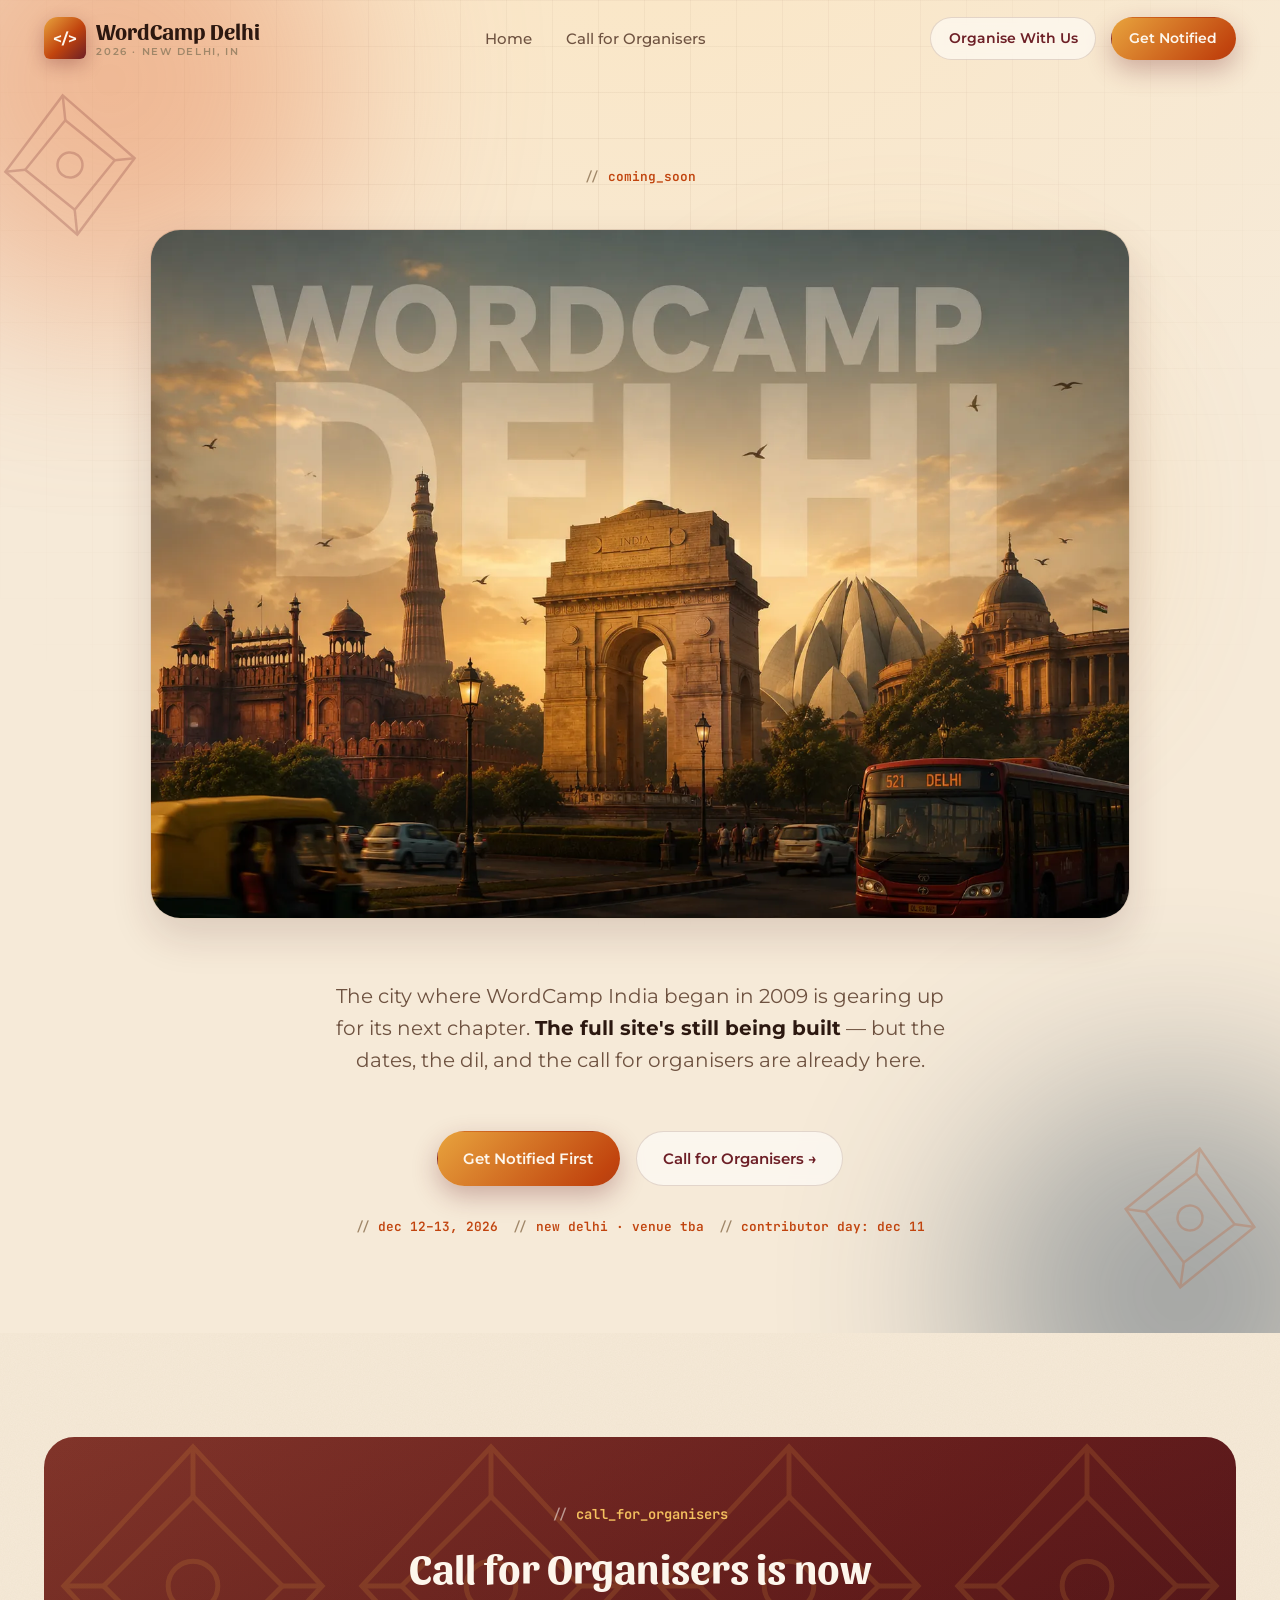
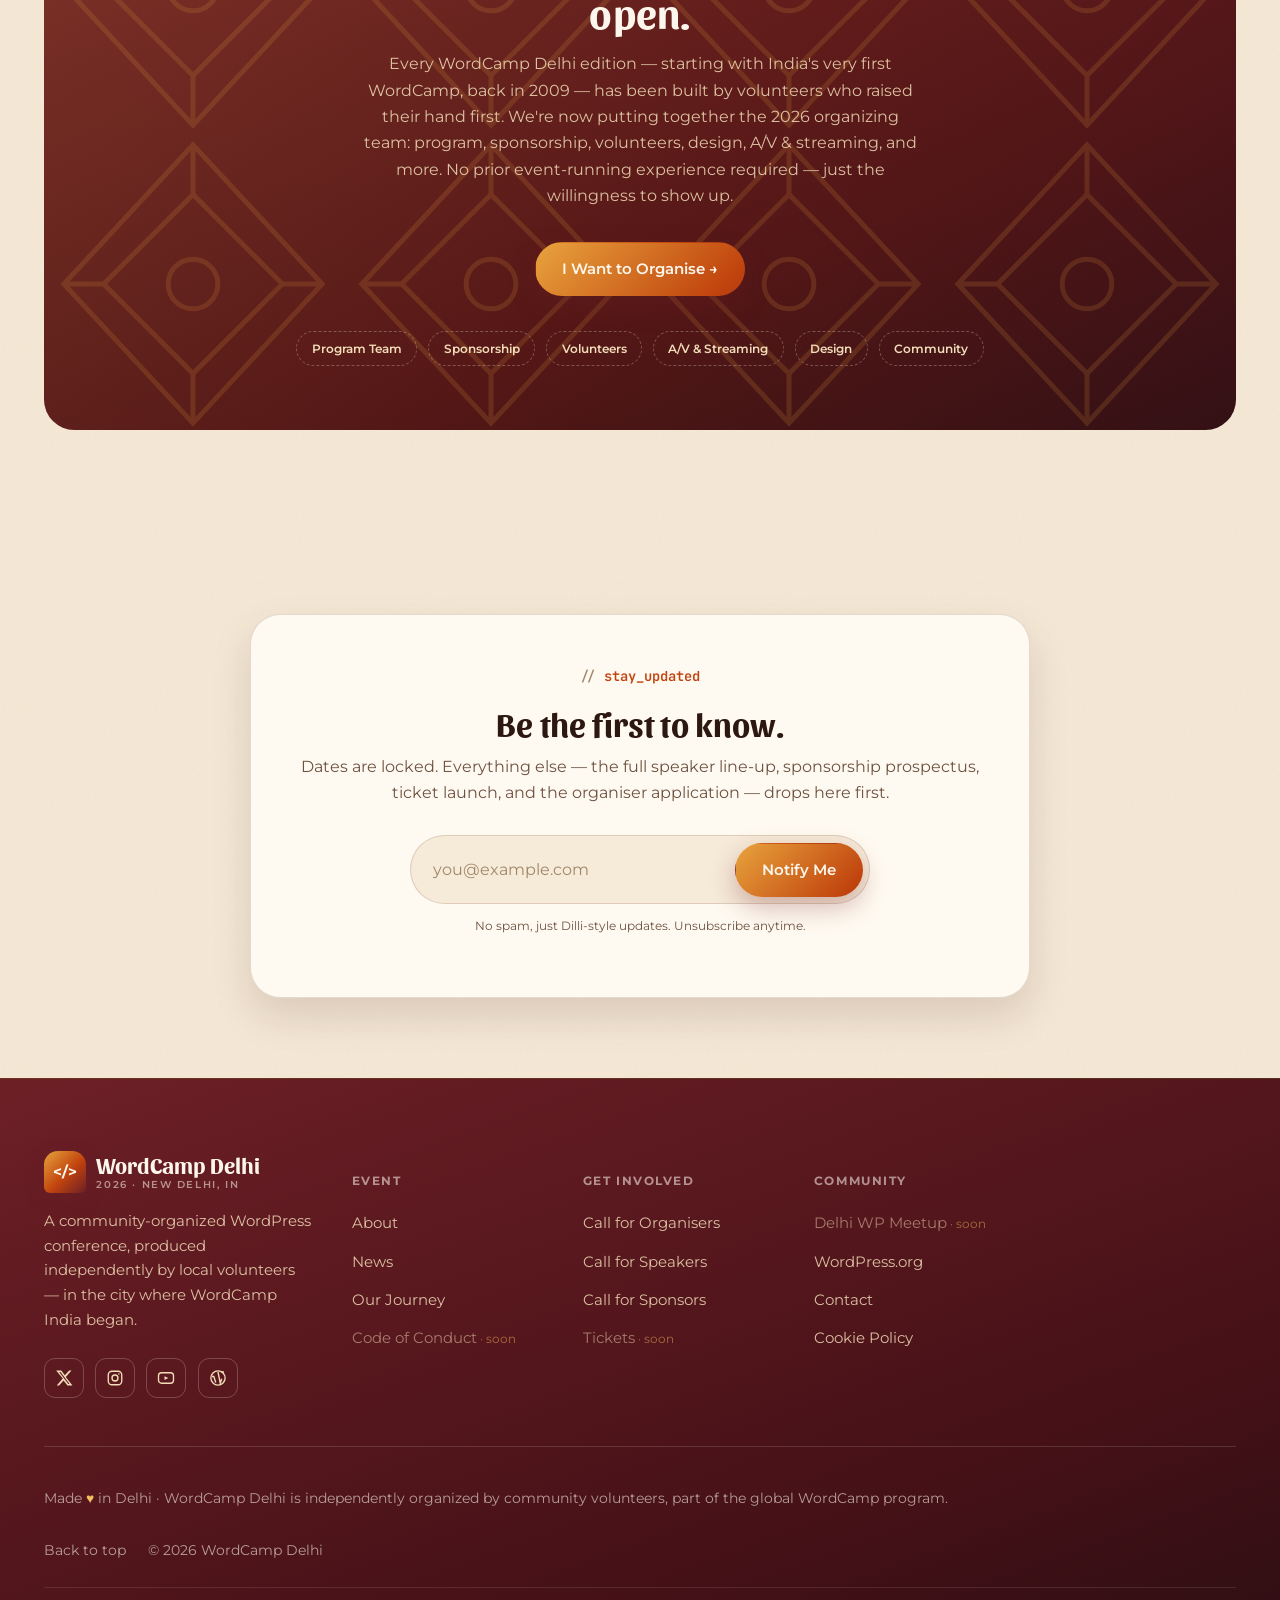
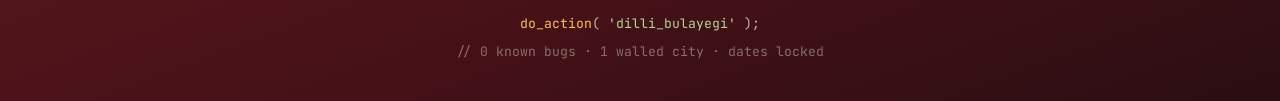
==== commit 29765d57: "Lead the Coming Soon hero with the real skyline photo, not duplicate text The provided hero photo al" ====
--- a/coming-soon.html
+++ b/coming-soon.html
@@ -74,12 +74,21 @@
     <svg class="hero-jali right"><use href="#jali-motif" /></svg>
 
     <div class="container hero-inner">
+      <!-- Visually hidden — the hero photo below already carries the WordCamp Delhi
+           wordmark, but the page still needs one real heading for a11y/SEO. -->
+      <h1 class="sr-only">WordCamp Delhi 2026 — Coming Soon</h1>
+
       <span class="eyebrow" data-reveal>coming_soon</span>
 
-      <h1 data-reveal data-reveal-delay="1">
-        <span class="text-gradient">WordCamp Delhi</span>
-        <span class="line2">2026</span>
-      </h1>
+      <figure class="hero-photo-wrap" data-reveal data-reveal-delay="1">
+        <img
+          class="hero-photo"
+          src="assets/images/wc-delhi-hero-image.webp"
+          alt="Golden-hour skyline of New Delhi blending the Red Fort, Qutub Minar, India Gate, Lotus Temple, and Rashtrapati Bhavan, with the WordCamp Delhi wordmark overlaid."
+          width="1495"
+          height="1057"
+        />
+      </figure>
 
       <p class="hero-sub" data-reveal data-reveal-delay="2">
         The city where WordCamp India began in 2009 is gearing up for its next chapter.
@@ -97,44 +106,6 @@
         <span class="eyebrow">new delhi · venue tba</span>
         <span class="eyebrow">contributor day: dec 11</span>
       </div>
-
-      <!-- Stylised Delhi skyline: Qutub Minar, India Gate, a central dome, Lotus Temple -->
-      <svg class="skyline" viewBox="0 0 1200 220" fill="none" xmlns="http://www.w3.org/2000/svg" aria-hidden="true">
-        <defs>
-          <linearGradient id="skylineFade" x1="0" y1="0" x2="0" y2="1">
-            <stop offset="0" stop-color="#8f2a2f" stop-opacity="0.9" />
-            <stop offset="1" stop-color="#c1440e" stop-opacity="0.85" />
-          </linearGradient>
-        </defs>
-        <line x1="0" y1="210" x2="1200" y2="210" stroke="url(#skylineFade)" stroke-opacity="0.25" stroke-width="1" />
-        <g stroke="url(#skylineFade)" stroke-width="2" fill="none">
-          <path d="M150 210 L160 40 L172 40 L182 210 Z" />
-          <line x1="153" y1="170" x2="179" y2="170" />
-          <line x1="155" y1="130" x2="177" y2="130" />
-          <line x1="157" y1="90" x2="175" y2="90" />
-          <circle cx="166" cy="30" r="6" />
-        </g>
-        <g stroke="url(#skylineFade)" stroke-width="2" fill="none">
-          <path d="M330 210 V90 Q330 55 365 55 H395 Q430 55 430 90 V210" />
-          <path d="M355 210 V95 Q355 78 380 78 Q405 78 405 95 V210" />
-          <line x1="330" y1="70" x2="430" y2="70" />
-        </g>
-        <g stroke="url(#skylineFade)" stroke-width="2" fill="none">
-          <path d="M540 210 V120 H700 V210" />
-          <path d="M540 120 Q620 20 700 120" />
-          <line x1="600" y1="45" x2="600" y2="20" />
-          <circle cx="600" cy="16" r="4" />
-          <line x1="540" y1="150" x2="700" y2="150" />
-        </g>
-        <g stroke="url(#skylineFade)" stroke-width="2" fill="none" transform="translate(950,150)">
-          <path d="M0 60 C -14 20 -14 -10 0 -46 C 14 -10 14 20 0 60 Z" />
-          <path d="M-34 60 C -44 26 -40 0 -20 -30 C -20 4 -22 34 -8 58 Z" />
-          <path d="M34 60 C 44 26 40 0 20 -30 C 20 4 22 34 8 58 Z" />
-          <path d="M-58 60 C -64 36 -56 14 -38 -8 C -42 16 -42 40 -30 58 Z" />
-          <path d="M58 60 C 64 36 56 14 38 -8 C 42 16 42 40 30 58 Z" />
-          <line x1="-70" y1="60" x2="70" y2="60" />
-        </g>
-      </svg>
     </div>
   </section>
 
--- a/assets/css/style.css
+++ b/assets/css/style.css
@@ -351,6 +351,16 @@
 .hero-actions { display: flex; flex-wrap: wrap; gap: 1rem; justify-content: center; margin-top: 0.6rem; }
 
 .skyline { width: 100%; max-width: 1100px; margin: 3.2rem auto -10px; opacity: 0.9; }
+
+.sr-only { position: absolute; width: 1px; height: 1px; padding: 0; margin: -1px; overflow: hidden; clip: rect(0, 0, 0, 0); white-space: nowrap; border: 0; }
+
+.hero-photo-wrap { width: 100%; max-width: 980px; margin-inline: auto; }
+.hero-photo {
+  width: 100%; height: auto; display: block;
+  border-radius: var(--radius-lg);
+  box-shadow: var(--shadow-card);
+  border: 1px solid var(--border);
+}
 
 /* ============================ TERMINAL CARD ============================ */
 /* A little "code editor window" — the hero's key-details readout */
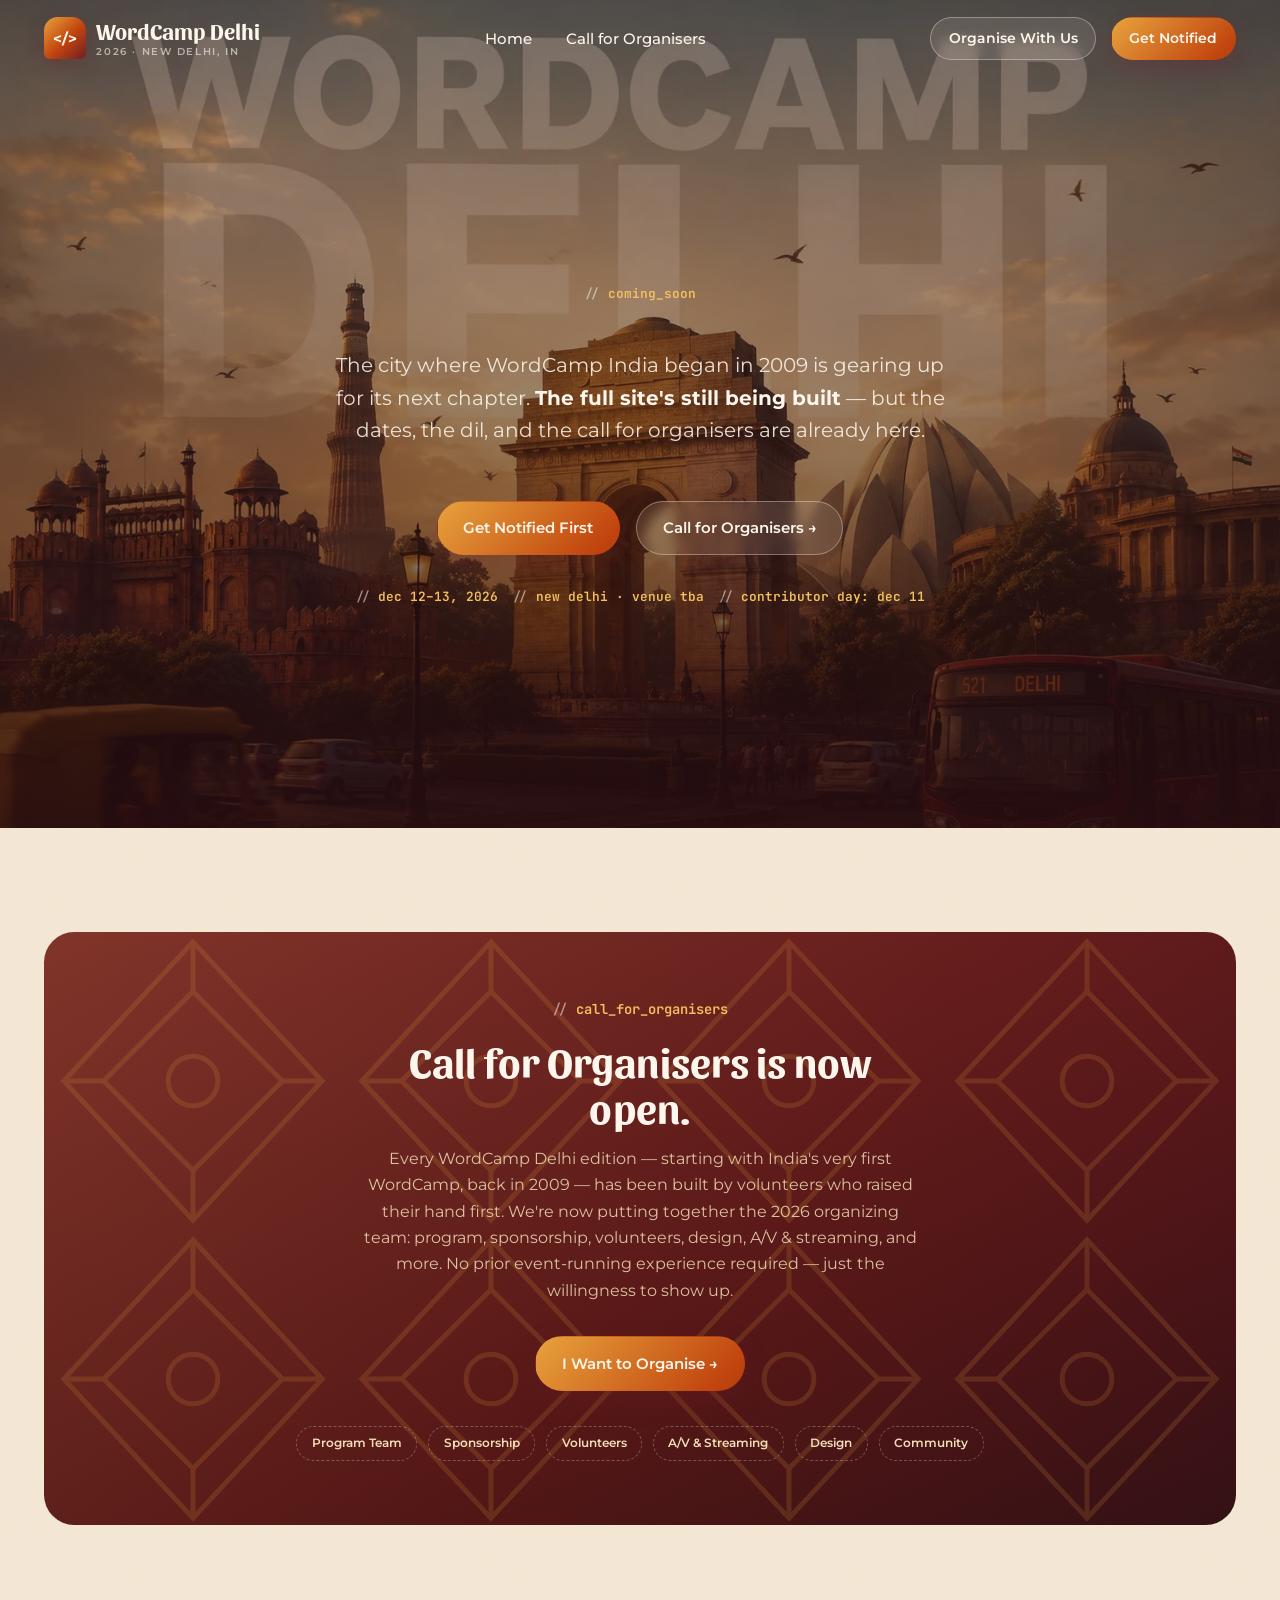
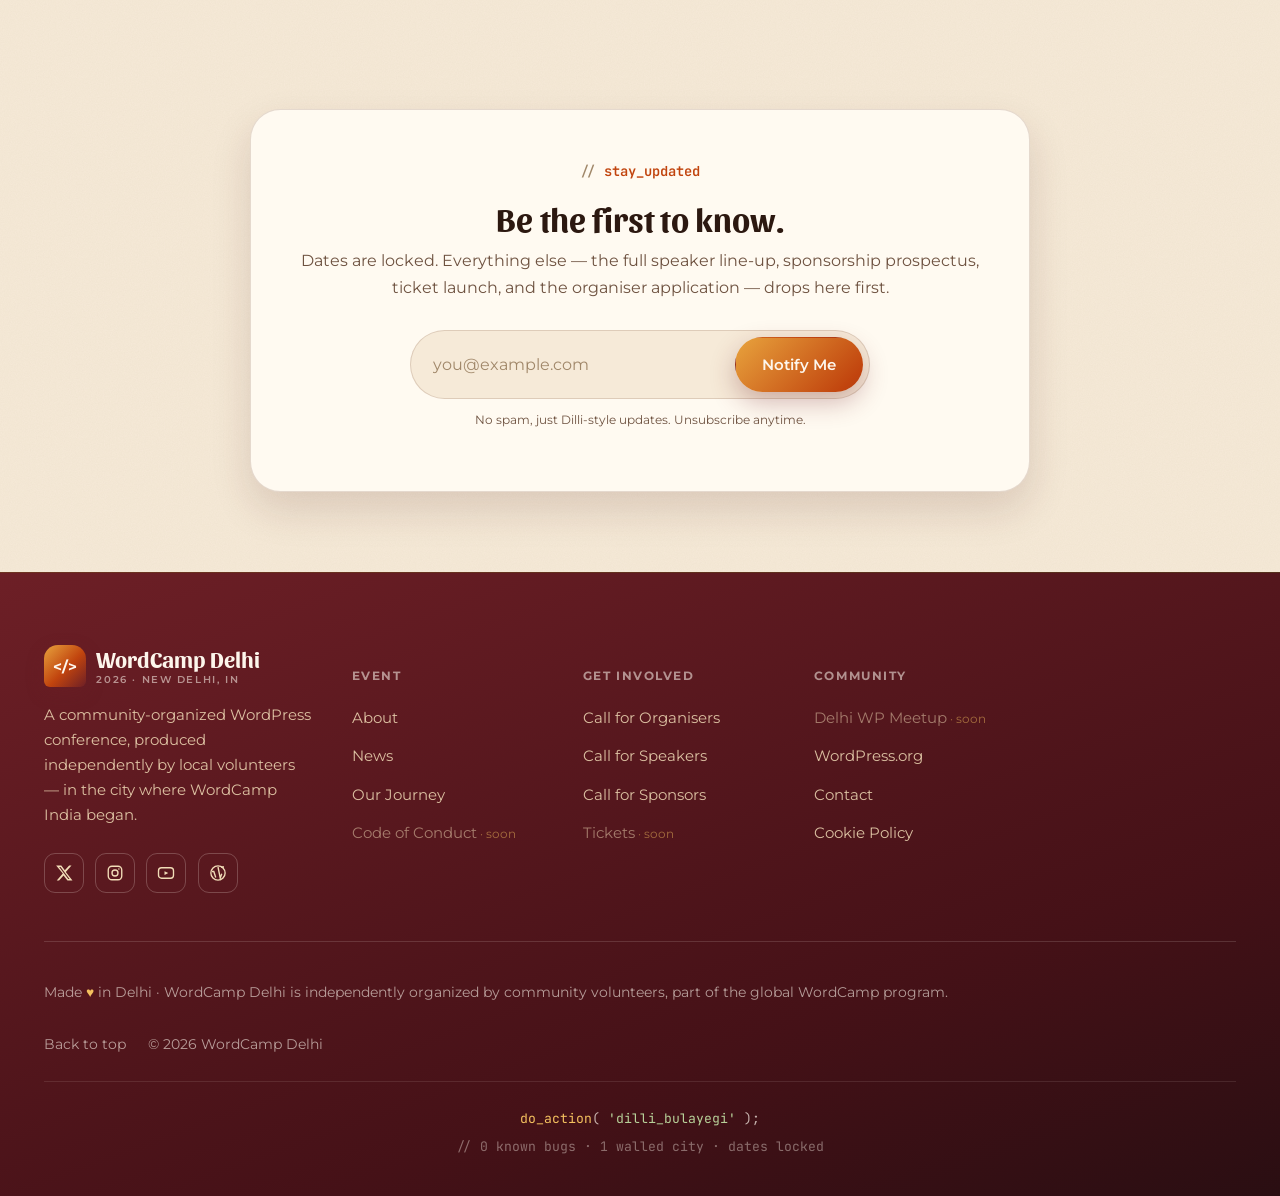
==== commit c9a69aa8: "Make the Coming Soon hero image a full-bleed background Changed from a contained rounded photo card " ====
--- a/coming-soon.html
+++ b/coming-soon.html
@@ -15,7 +15,7 @@
 
 <link rel="stylesheet" href="assets/css/style.css" />
 </head>
-<body>
+<body class="has-photo-hero">
 
 <!-- ================= Reusable SVG symbols (jali lattice motif) ================= -->
 <svg width="0" height="0" style="position:absolute" aria-hidden="true">
@@ -63,32 +63,24 @@
 
 <main>
   <!-- ================================ HERO ================================= -->
-  <section class="hero" id="home">
-    <div class="hero-bg">
-      <span class="blob blob-1"></span>
-      <span class="blob blob-2"></span>
-      <span class="blob blob-3"></span>
-    </div>
-    <div class="hero-grid"></div>
-    <svg class="hero-jali left"><use href="#jali-motif" /></svg>
-    <svg class="hero-jali right"><use href="#jali-motif" /></svg>
+  <section class="hero hero-photo" id="home">
+    <div class="hero-media">
+      <img
+        class="hero-media-img"
+        src="assets/images/wc-delhi-hero-image.webp"
+        alt="Golden-hour skyline of New Delhi blending the Red Fort, Qutub Minar, India Gate, Lotus Temple, and Rashtrapati Bhavan, with the WordCamp Delhi wordmark overlaid."
+        width="1495"
+        height="1052"
+      />
+      <div class="hero-scrim"></div>
+    </div>
 
     <div class="container hero-inner">
-      <!-- Visually hidden — the hero photo below already carries the WordCamp Delhi
+      <!-- Visually hidden — the background photo already carries the WordCamp Delhi
            wordmark, but the page still needs one real heading for a11y/SEO. -->
       <h1 class="sr-only">WordCamp Delhi 2026 — Coming Soon</h1>
 
       <span class="eyebrow" data-reveal>coming_soon</span>
-
-      <figure class="hero-photo-wrap" data-reveal data-reveal-delay="1">
-        <img
-          class="hero-photo"
-          src="assets/images/wc-delhi-hero-image.webp"
-          alt="Golden-hour skyline of New Delhi blending the Red Fort, Qutub Minar, India Gate, Lotus Temple, and Rashtrapati Bhavan, with the WordCamp Delhi wordmark overlaid."
-          width="1495"
-          height="1057"
-        />
-      </figure>
 
       <p class="hero-sub" data-reveal data-reveal-delay="2">
         The city where WordCamp India began in 2009 is gearing up for its next chapter.
--- a/assets/css/style.css
+++ b/assets/css/style.css
@@ -354,13 +354,43 @@
 
 .sr-only { position: absolute; width: 1px; height: 1px; padding: 0; margin: -1px; overflow: hidden; clip: rect(0, 0, 0, 0); white-space: nowrap; border: 0; }
 
-.hero-photo-wrap { width: 100%; max-width: 980px; margin-inline: auto; }
-.hero-photo {
-  width: 100%; height: auto; display: block;
-  border-radius: var(--radius-lg);
-  box-shadow: var(--shadow-card);
-  border: 1px solid var(--border);
-}
+/* Full-bleed photo hero — a modifier on .hero, scoped so it never
+   affects the plain (illustrated-skyline) hero used elsewhere. */
+.hero-photo { min-height: 92vh; display: flex; align-items: center; padding-block: calc(var(--header-h) + 2rem) 3rem; }
+.hero-photo .hero-media {
+  position: absolute; inset: 0; z-index: -2; overflow: hidden;
+}
+.hero-photo .hero-media-img { width: 100%; height: 100%; object-fit: cover; object-position: center; }
+.hero-photo .hero-scrim {
+  position: absolute; inset: 0;
+  background: linear-gradient(180deg, rgba(42,14,18,0.28) 0%, rgba(42,14,18,0.5) 55%, rgba(42,14,18,0.86) 100%);
+}
+.hero-photo .eyebrow { color: var(--marigold-2); }
+.hero-photo .eyebrow::before { color: rgba(253,246,236,0.55); }
+.hero-photo .hero-sub { color: rgba(253,246,236,0.88); }
+.hero-photo .hero-sub strong { color: var(--cream); }
+.hero-photo .btn-ghost { background: rgba(253,246,236,0.1); border-color: rgba(253,246,236,0.35); color: var(--cream); }
+.hero-photo .btn-ghost:hover { border-color: var(--marigold-2); color: var(--marigold-2); }
+
+@media (max-width: 760px) {
+  .hero-photo { min-height: 78vh; }
+}
+
+/* Header sits transparent over the photo until scrolled — flip it to
+   light text for that window, since the base header styling assumes
+   a light parchment background. */
+.has-photo-hero .site-header:not(.is-scrolled) .brand,
+.has-photo-hero .site-header:not(.is-scrolled) .main-nav a {
+  color: var(--cream);
+}
+.has-photo-hero .site-header:not(.is-scrolled) .brand .word small { color: rgba(253,246,236,0.6); }
+.has-photo-hero .site-header:not(.is-scrolled) .main-nav a:hover { color: var(--marigold-2); }
+.has-photo-hero .site-header:not(.is-scrolled) .main-nav a::after { background: var(--marigold-2); }
+.has-photo-hero .site-header:not(.is-scrolled) .btn-ghost {
+  background: rgba(253,246,236,0.1); border-color: rgba(253,246,236,0.35); color: var(--cream);
+}
+.has-photo-hero .site-header:not(.is-scrolled) .nav-toggle { border-color: rgba(253,246,236,0.35); background: rgba(253,246,236,0.08); }
+.has-photo-hero .site-header:not(.is-scrolled) .nav-toggle span { background: var(--cream); }
 
 /* ============================ TERMINAL CARD ============================ */
 /* A little "code editor window" — the hero's key-details readout */
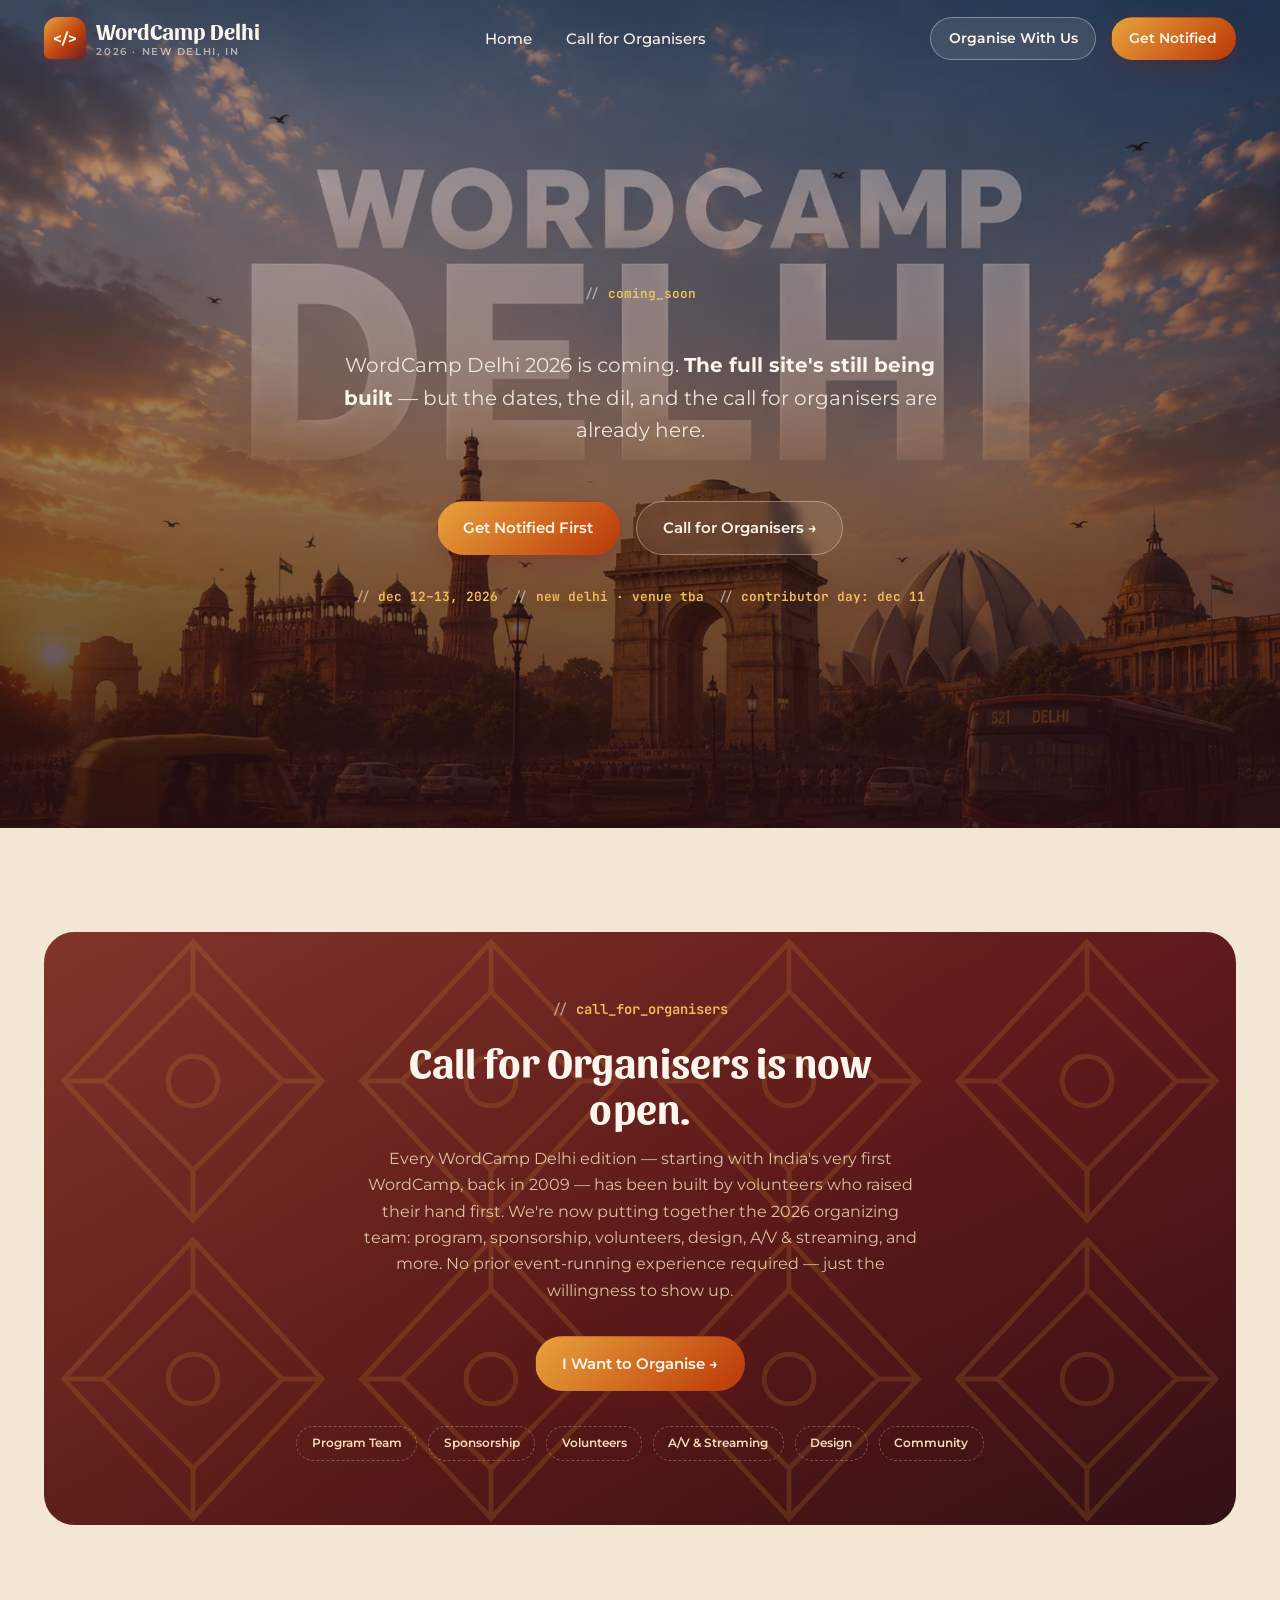
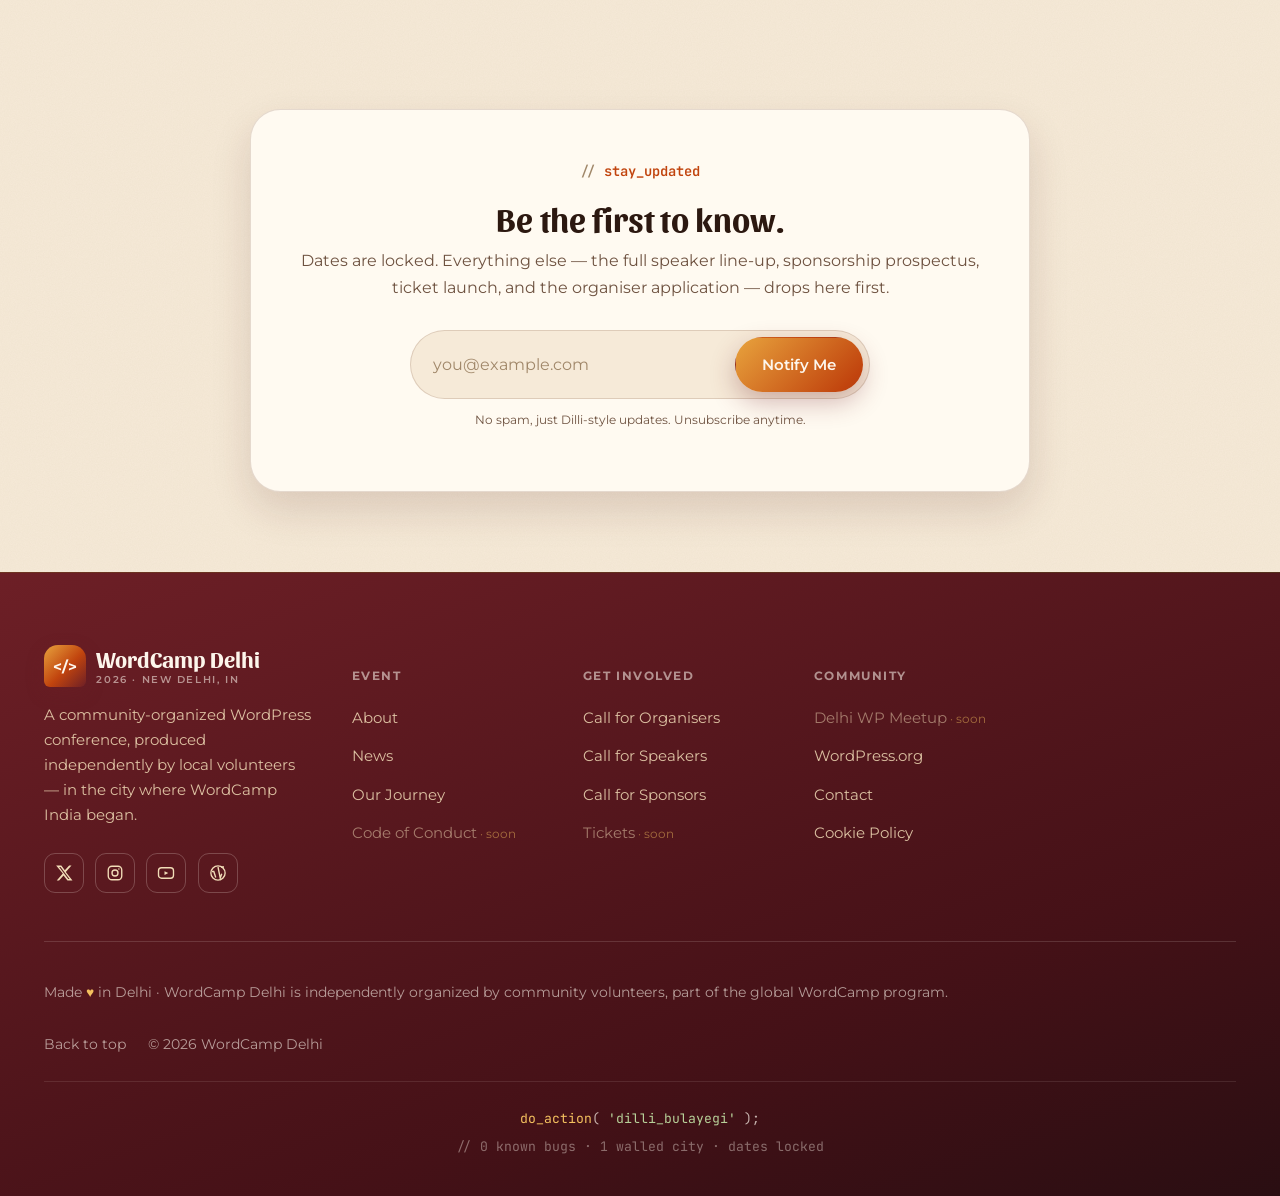
==== commit 25dd4986: "Remove all 2009 origin story references from website - Remove 2009 references from meta descriptions" ====
--- a/coming-soon.html
+++ b/coming-soon.html
@@ -4,7 +4,7 @@
 <meta charset="UTF-8" />
 <meta name="viewport" content="width=device-width, initial-scale=1.0" />
 <title>Coming Soon — WordCamp Delhi 2026</title>
-<meta name="description" content="WordCamp Delhi 2026 is coming — a community-organized WordPress conference in the city where WordCamp India began. Stay updated, and join the call for organisers." />
+<meta name="description" content="WordCamp Delhi 2026 is coming — a community-organized WordPress conference in New Delhi. Stay updated, and join the call for organisers." />
 <meta name="theme-color" content="#f6ead8" />
 
 <link rel="icon" href="data:image/svg+xml,%3Csvg xmlns='http://www.w3.org/2000/svg' viewBox='0 0 64 64'%3E%3Cdefs%3E%3ClinearGradient id='g' x1='0' y1='0' x2='1' y2='1'%3E%3Cstop offset='0' stop-color='%23e8a33d'/%3E%3Cstop offset='.55' stop-color='%23c1440e'/%3E%3Cstop offset='1' stop-color='%236d1f26'/%3E%3C/linearGradient%3E%3C/defs%3E%3Crect width='64' height='64' rx='16' fill='%23451117'/%3E%3Ctext x='32' y='42' font-family='Georgia,serif' font-size='30' font-weight='700' text-anchor='middle' fill='url(%23g)'%3E%3C/%3E%3C/text%3E%3C/svg%3E" />
@@ -83,9 +83,8 @@
       <span class="eyebrow" data-reveal>coming_soon</span>
 
       <p class="hero-sub" data-reveal data-reveal-delay="2">
-        The city where WordCamp India began in 2009 is gearing up for its next chapter.
-        <strong>The full site's still being built</strong> — but the dates, the dil, and the
-        call for organisers are already here.
+        WordCamp Delhi 2026 is coming. <strong>The full site's still being built</strong> — but the dates,
+        the dil, and the call for organisers are already here.
       </p>
 
       <div class="hero-actions" data-reveal data-reveal-delay="3">
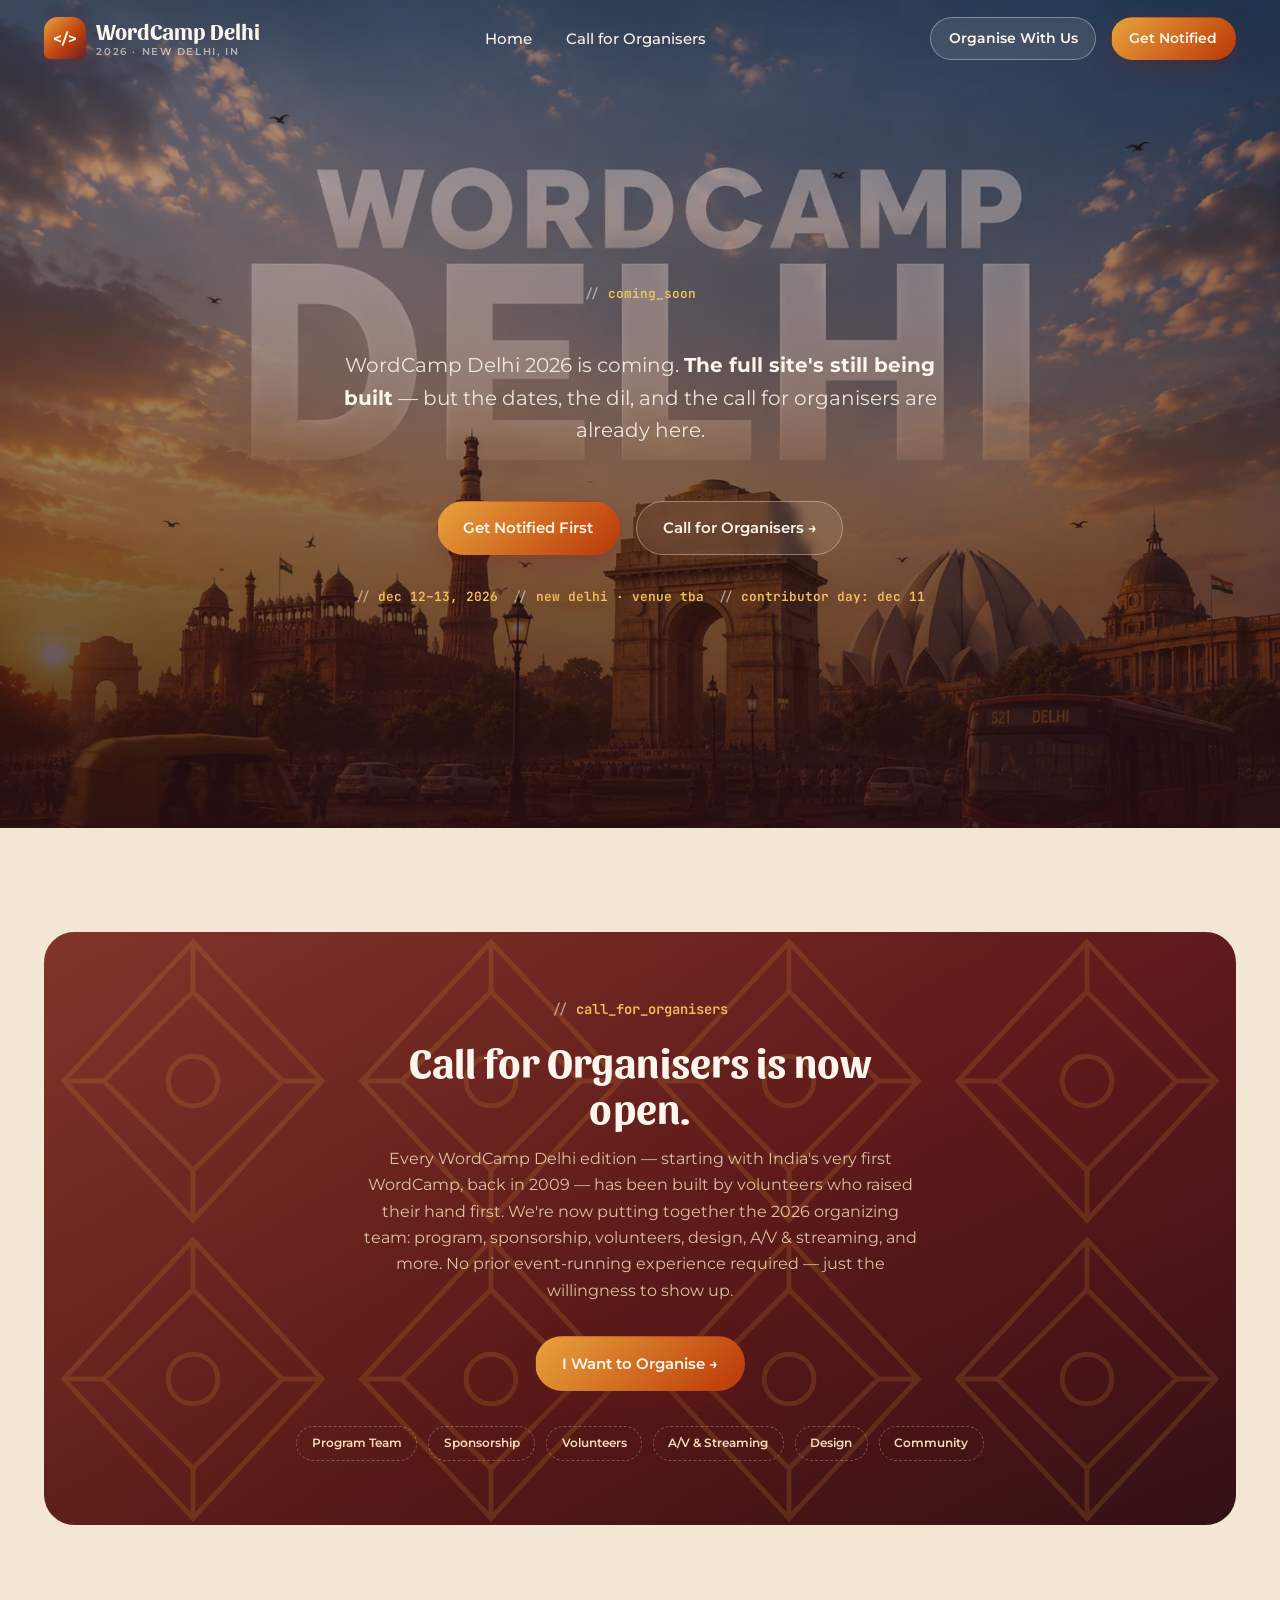
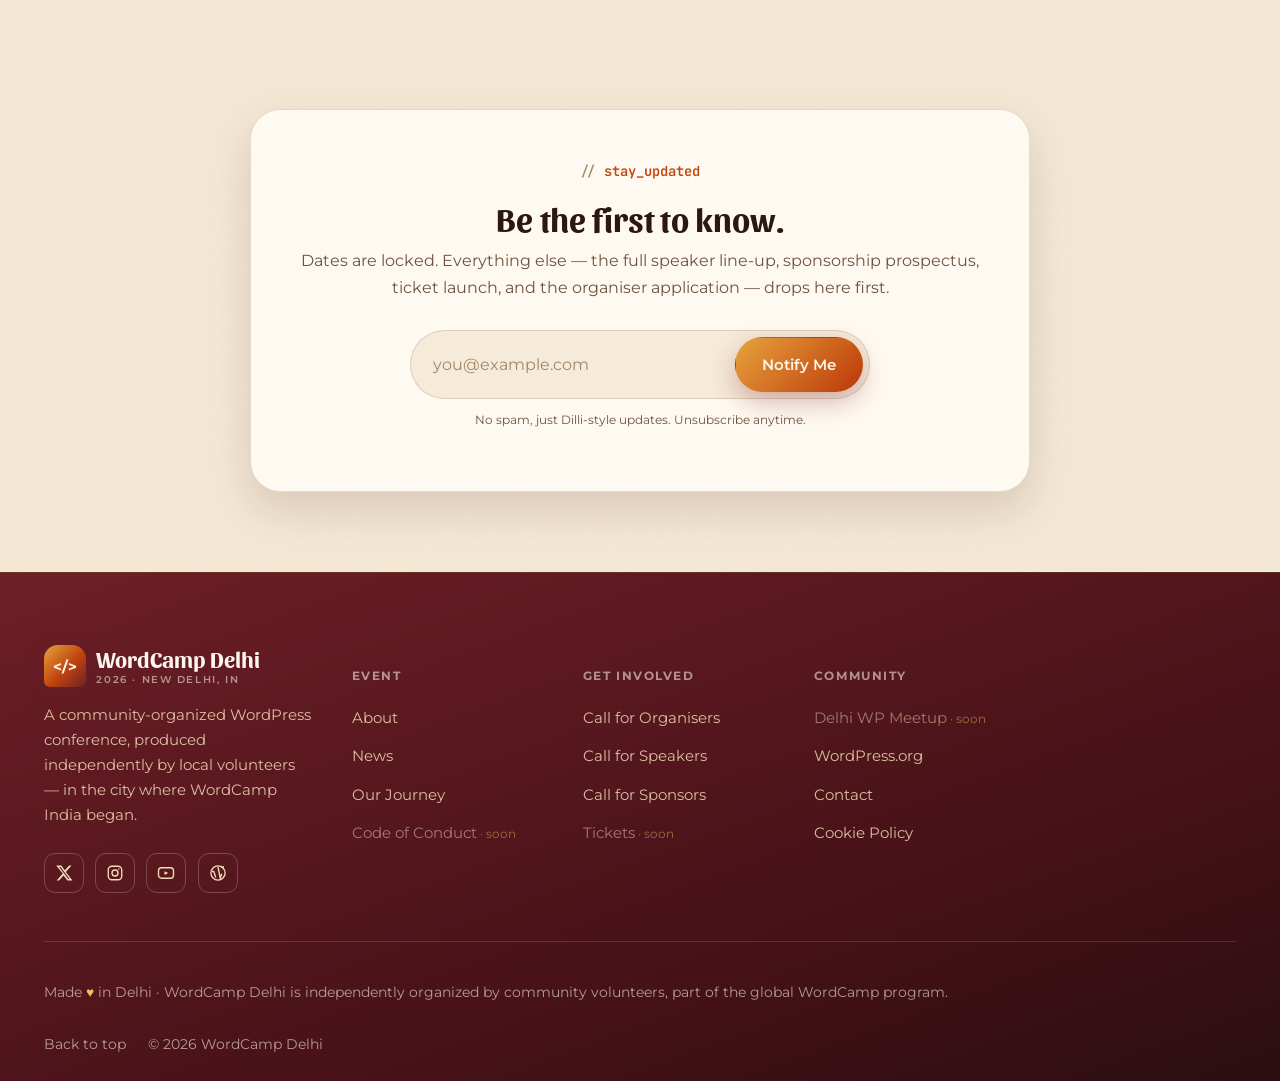
==== commit 9c33c704: "Remove terminal/code-editor UI and footer PHP easter egg Removes the "code editor window" hero compo" ====
--- a/coming-soon.html
+++ b/coming-soon.html
@@ -205,11 +205,6 @@
         <span>© 2026 WordCamp Delhi</span>
       </div>
     </div>
-
-    <div class="footer-easteregg">
-      <div class="line1"><span class="tk-func">do_action</span>( <span class="tk-str">'dilli_bulayegi'</span> );</div>
-      <div class="line2">// 0 known bugs · 1 walled city · dates locked</div>
-    </div>
   </div>
 </footer>
 
--- a/assets/css/style.css
+++ b/assets/css/style.css
@@ -12,7 +12,7 @@
   --font-heading: 'Sansita', 'Georgia', serif;
   --font-body: 'Montserrat', 'Segoe UI', sans-serif;
   --font-label: 'Montserrat', sans-serif; /* small caps / tags / eyebrows */
-  --font-mono: 'JetBrains Mono', 'Fira Code', ui-monospace, monospace; /* code snippets, terminal cards, // comments */
+  --font-mono: 'JetBrains Mono', 'Fira Code', ui-monospace, monospace; /* labels, tags, // comments */
 
   /* ---- Surfaces: warm parchment, not dark ---- */
   --bg: #f6ead8;         /* base parchment */
@@ -40,15 +40,9 @@
   --marigold: #e8a33d;
   --marigold-2: #f4c15f;
   --indigo-dusk: #223a52; /* used sparingly: a hint of winter evening sky */
-  --code-blue: #4a7d99;  /* the one "techy" cool accent, used only inside code/terminal UI */
-
-  /* ---- Syntax colors, used only inside .terminal / code chrome ---- */
+
+  /* ---- Mono accent, used for // comment-style labels ---- */
   --syn-comment: #a08769;
-  --syn-keyword: var(--terracotta);
-  --syn-func: var(--marigold-2);
-  --syn-string: #b7d199;
-  --syn-var: var(--code-blue);
-  --syn-punct: #cbb99a;
 
   --grad-brand: linear-gradient(135deg, var(--marigold) 0%, var(--terracotta) 55%, var(--maroon) 100%);
   --grad-brand-text: linear-gradient(135deg, var(--maroon) 0%, var(--terracotta) 55%, #c98a2e 100%);
@@ -392,35 +386,6 @@
 .has-photo-hero .site-header:not(.is-scrolled) .nav-toggle { border-color: rgba(253,246,236,0.35); background: rgba(253,246,236,0.08); }
 .has-photo-hero .site-header:not(.is-scrolled) .nav-toggle span { background: var(--cream); }
 
-/* ============================ TERMINAL CARD ============================ */
-/* A little "code editor window" — the hero's key-details readout */
-.terminal {
-  width: 100%; max-width: 640px;
-  margin-top: 1rem;
-  background: var(--grad-haveli);
-  border-radius: var(--radius-md);
-  border: 1px solid rgba(244,193,95,0.22);
-  box-shadow: var(--shadow-glow);
-  overflow: hidden;
-  text-align: left;
-}
-.terminal-bar { display: flex; align-items: center; gap: 0.5rem; padding: 0.7rem 1rem; background: rgba(0,0,0,0.18); }
-.terminal-bar .tl-dot { width: 10px; height: 10px; border-radius: 50%; }
-.tl-dot.red { background: #e2703a; }
-.tl-dot.yellow { background: #f4c15f; }
-.tl-dot.green { background: #b7d199; }
-.terminal-bar span.file { margin-left: 0.6rem; font-family: var(--font-mono); font-size: 0.76rem; color: rgba(253,246,236,0.5); }
-.terminal-body { padding: 1.2rem 1.4rem 1.4rem; font-family: var(--font-mono); font-size: 0.88rem; line-height: 1.9; }
-.terminal-body .ln { color: rgba(253,246,236,0.35); display: inline-block; width: 1.4rem; user-select: none; }
-.tk-key { color: var(--syn-keyword); }
-.tk-func { color: var(--syn-func); }
-.tk-str { color: var(--syn-string); }
-.tk-var { color: var(--syn-var); }
-.tk-punct { color: var(--syn-punct); }
-.tk-comment { color: var(--syn-comment); font-style: italic; }
-.cursor-blink::after { content: '▍'; color: var(--marigold-2); animation: blink 1.1s steps(1) infinite; }
-@keyframes blink { 50% { opacity: 0; } }
-
 .code-inline {
   font-family: var(--font-mono);
   font-size: 0.86em;
@@ -731,16 +696,6 @@
 .footer-bottom .heart { color: var(--marigold-2); }
 .footer-bottom-links { display: flex; gap: 1.4rem; flex-wrap: wrap; }
 .footer-bottom-links a:hover { color: var(--cream); }
-
-.footer-easteregg {
-  text-align: center; padding-block: 1.6rem 2.4rem;
-  font-family: var(--font-mono); font-size: 0.82rem;
-  border-top: 1px solid rgba(253,246,236,0.1);
-}
-.footer-easteregg .line1 { color: rgba(253,246,236,0.7); }
-.footer-easteregg .line1 .tk-func { color: var(--marigold-2); }
-.footer-easteregg .line1 .tk-str { color: var(--syn-string); }
-.footer-easteregg .line2 { color: rgba(253,246,236,0.4); margin-top: 0.4rem; }
 
 .back-to-top {
   position: fixed; right: 1.6rem; bottom: 1.6rem; z-index: 90;
